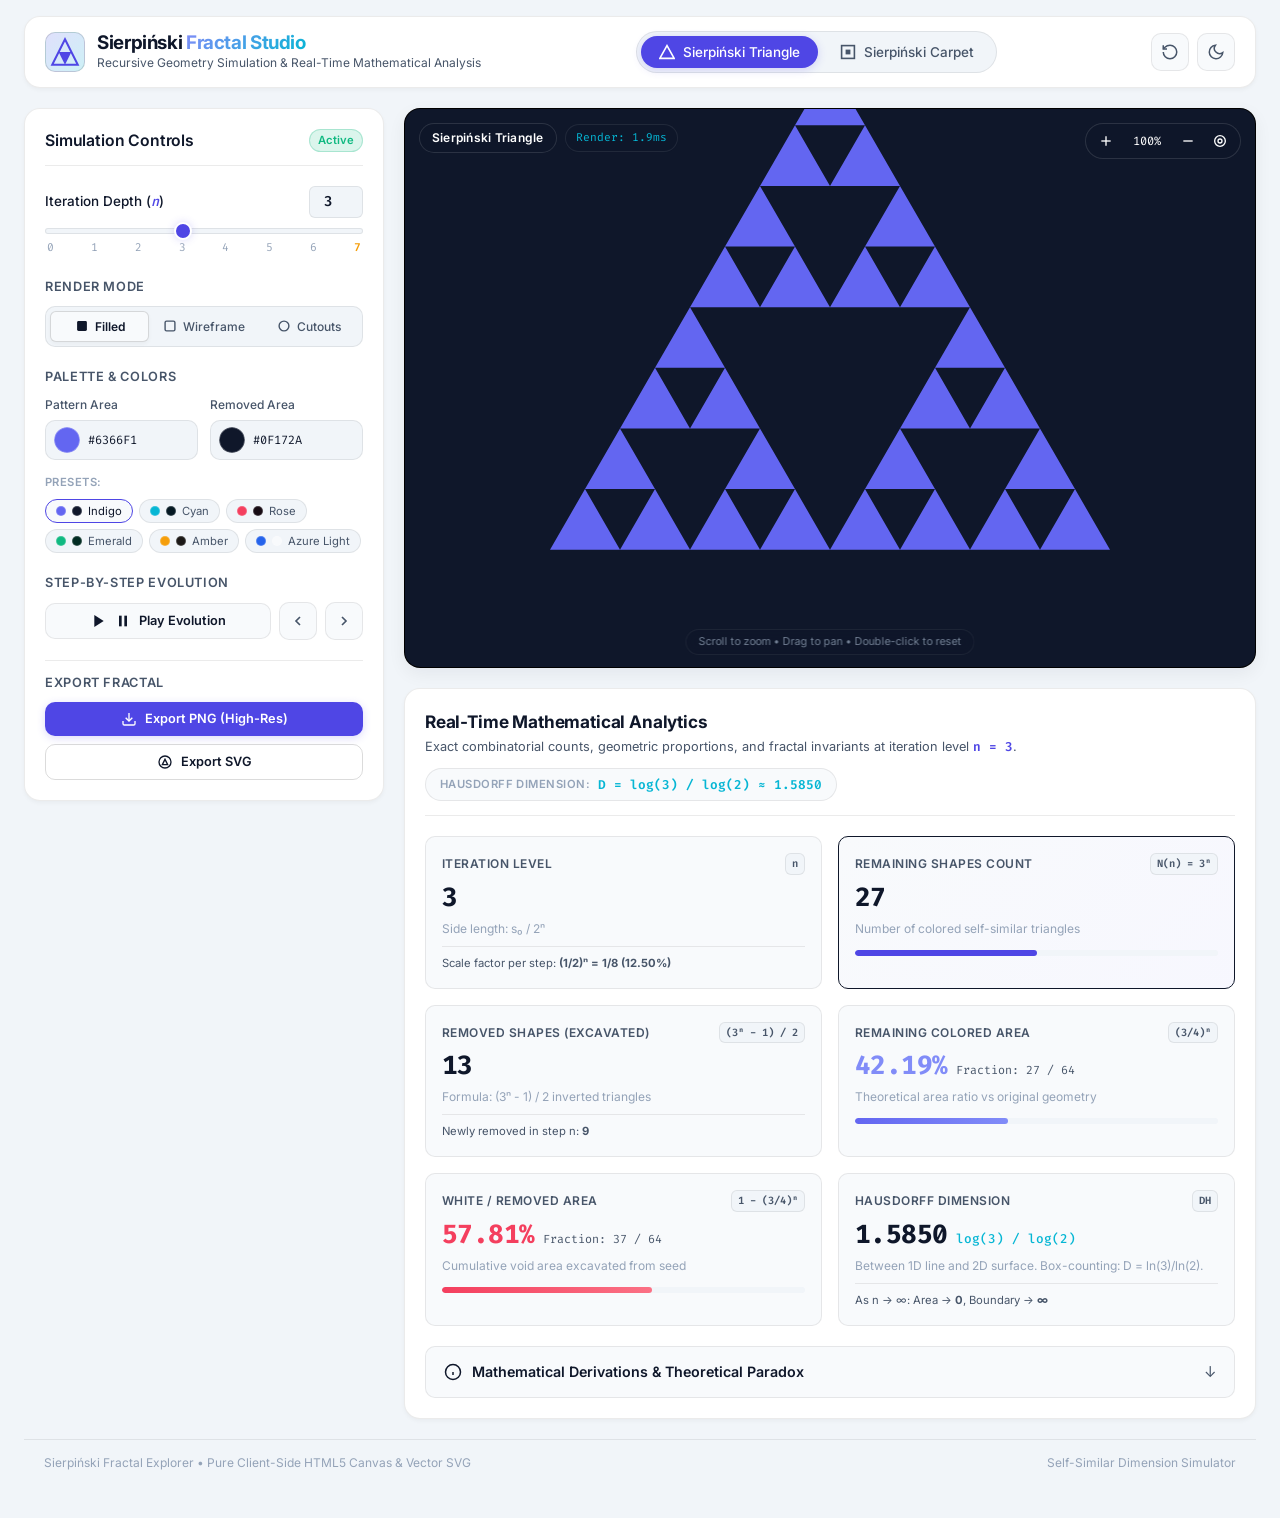
==== standalone.html @ 2ed8ce24 "Initial commit" ====
<!DOCTYPE html>
<html lang="en" data-theme="dark">
<head>
  <meta charset="UTF-8">
  <meta name="viewport" content="width=device-width, initial-scale=1.0">
  <title>Sierpiński Fractal Explorer & Analytical Dashboard</title>
  <meta name="description" content="Simulate, visualize, and mathematically analyze the Sierpiński Triangle and Sierpiński Carpet fractals with real-time analytics.">
  <style>
/* ==========================================================================
   Sierpiński Fractal Explorer - Modern Dashboard Design System
   ========================================================================== */

:root {
  /* Color Tokens - Dark Mode (Default) */
  --bg-app: #080c15;
  --bg-surface: #0f1626;
  --bg-surface-elevated: #162035;
  --bg-surface-hover: #1c2842;
  --bg-input: #151e30;
  
  --border-subtle: rgba(255, 255, 255, 0.08);
  --border-medium: rgba(255, 255, 255, 0.16);
  --border-active: #6366f1;
  
  --text-primary: #f8fafc;
  --text-secondary: #94a3b8;
  --text-muted: #64748b;
  
  --accent-primary: #6366f1;
  --accent-primary-hover: #4f46e5;
  --accent-primary-glow: rgba(99, 102, 241, 0.35);
  
  --accent-cyan: #06b6d4;
  --accent-cyan-glow: rgba(6, 182, 212, 0.25);
  --accent-amber: #f59e0b;
  --accent-amber-glow: rgba(245, 158, 11, 0.25);
  --accent-rose: #f43f5e;
  --accent-emerald: #10b981;
  
  --shadow-sm: 0 2px 4px rgba(0, 0, 0, 0.3);
  --shadow-md: 0 4px 16px rgba(0, 0, 0, 0.4);
  --shadow-lg: 0 8px 32px rgba(0, 0, 0, 0.5);
  --shadow-glow: 0 0 24px var(--accent-primary-glow);
  
  --radius-sm: 6px;
  --radius-md: 10px;
  --radius-lg: 16px;
  --radius-full: 9999px;
  
  --font-sans: 'Inter', -apple-system, BlinkMacSystemFont, 'Segoe UI', Roboto, sans-serif;
  --font-mono: 'Fira Code', ui-monospace, SFMono-Regular, monospace;
  
  --transition-fast: 0.15s ease;
  --transition-normal: 0.25s cubic-bezier(0.16, 1, 0.3, 1);
}

[data-theme="light"] {
  --bg-app: #f1f5f9;
  --bg-surface: #ffffff;
  --bg-surface-elevated: #f8fafc;
  --bg-surface-hover: #e2e8f0;
  --bg-input: #f1f5f9;
  
  --border-subtle: rgba(0, 0, 0, 0.08);
  --border-medium: rgba(0, 0, 0, 0.14);
  --border-active: #4f46e5;
  
  --text-primary: #0f172a;
  --text-secondary: #475569;
  --text-muted: #94a3b8;
  
  --accent-primary: #4f46e5;
  --accent-primary-hover: #4338ca;
  --accent-primary-glow: rgba(79, 70, 229, 0.2);
  
  --shadow-sm: 0 2px 4px rgba(0, 0, 0, 0.04);
  --shadow-md: 0 6px 18px rgba(15, 23, 42, 0.06);
  --shadow-lg: 0 12px 32px rgba(15, 23, 42, 0.08);
  --shadow-glow: 0 0 20px rgba(79, 70, 229, 0.15);
}

/* Base Reset & Typography */
*, *::before, *::after {
  box-sizing: border-box;
  margin: 0;
  padding: 0;
}

html, body {
  min-height: 100%;
  background-color: var(--bg-app);
  color: var(--text-primary);
  font-family: var(--font-sans);
  font-size: 15px;
  line-height: 1.5;
  -webkit-font-smoothing: antialiased;
  -moz-osx-font-smoothing: grayscale;
  transition: background-color var(--transition-normal), color var(--transition-normal);
}

/* App Container Layout */
.app-container {
  max-width: 1600px;
  margin: 0 auto;
  padding: 16px 24px 32px;
  display: flex;
  flex-direction: column;
  min-height: 100vh;
  gap: 20px;
}

/* Header Component */
.app-header {
  display: flex;
  align-items: center;
  justify-content: space-between;
  flex-wrap: wrap;
  gap: 16px;
  padding: 14px 20px;
  background: var(--bg-surface);
  border: 1px solid var(--border-subtle);
  border-radius: var(--radius-lg);
  box-shadow: var(--shadow-sm);
  backdrop-filter: blur(12px);
  position: sticky;
  top: 12px;
  z-index: 100;
}

.brand {
  display: flex;
  align-items: center;
  gap: 12px;
}

.logo-icon {
  display: flex;
  align-items: center;
  justify-content: center;
  width: 40px;
  height: 40px;
  background: linear-gradient(135deg, rgba(99, 102, 241, 0.2), rgba(6, 182, 212, 0.2));
  color: var(--accent-primary);
  border-radius: var(--radius-md);
  border: 1px solid var(--border-medium);
}

.brand-text h1 {
  font-size: 1.25rem;
  font-weight: 700;
  letter-spacing: -0.02em;
  line-height: 1.2;
}

.gradient-text {
  background: linear-gradient(135deg, #818cf8 0%, #06b6d4 100%);
  -webkit-background-clip: text;
  -webkit-text-fill-color: transparent;
}

.subtitle {
  font-size: 0.8rem;
  color: var(--text-secondary);
  font-weight: 400;
}

/* Type Switcher Segmented Control */
.type-switcher-wrapper {
  display: flex;
  justify-content: center;
}

.type-switcher {
  display: inline-flex;
  background: var(--bg-input);
  padding: 4px;
  border-radius: var(--radius-full);
  border: 1px solid var(--border-subtle);
  gap: 4px;
}

.type-btn {
  display: inline-flex;
  align-items: center;
  gap: 8px;
  padding: 8px 18px;
  background: transparent;
  border: none;
  border-radius: var(--radius-full);
  color: var(--text-secondary);
  font-size: 0.9rem;
  font-weight: 500;
  font-family: inherit;
  cursor: pointer;
  transition: all var(--transition-fast);
  white-space: nowrap;
}

.type-btn:hover {
  color: var(--text-primary);
  background: rgba(255, 255, 255, 0.04);
}

.type-btn.active {
  background: var(--accent-primary);
  color: #ffffff;
  box-shadow: 0 2px 10px var(--accent-primary-glow);
}

/* Header Actions */
.header-actions {
  display: flex;
  align-items: center;
  gap: 8px;
}

.icon-btn {
  display: inline-flex;
  align-items: center;
  justify-content: center;
  width: 38px;
  height: 38px;
  background: var(--bg-surface-elevated);
  border: 1px solid var(--border-subtle);
  border-radius: var(--radius-md);
  color: var(--text-secondary);
  cursor: pointer;
  transition: all var(--transition-fast);
}

.icon-btn:hover {
  background: var(--bg-surface-hover);
  color: var(--text-primary);
  border-color: var(--border-medium);
}

/* Theme Toggle Icons */
[data-theme="dark"] .theme-toggle .sun-icon { display: block; }
[data-theme="dark"] .theme-toggle .moon-icon { display: none; }
[data-theme="light"] .theme-toggle .sun-icon { display: none; }
[data-theme="light"] .theme-toggle .moon-icon { display: block; }

/* Dashboard Grid Layout */
.dashboard-grid {
  display: grid;
  grid-template-columns: 360px 1fr;
  grid-template-rows: auto auto;
  gap: 20px;
  grid-template-areas:
    "controls visualizer"
    "controls analytics";
}

/* General Card Styling */
.card {
  background: var(--bg-surface);
  border: 1px solid var(--border-subtle);
  border-radius: var(--radius-lg);
  box-shadow: var(--shadow-sm);
  padding: 20px;
  transition: border-color var(--transition-fast);
}

.card:hover {
  border-color: var(--border-medium);
}

/* ==========================================================================
   Sidebar Controls Panel
   ========================================================================== */
.controls-panel {
  grid-area: controls;
  display: flex;
  flex-direction: column;
  gap: 20px;
  position: sticky;
  top: 92px;
  height: fit-content;
  max-height: calc(100vh - 110px);
  overflow-y: auto;
  scrollbar-width: thin;
  scrollbar-color: var(--border-medium) transparent;
}

.controls-panel::-webkit-scrollbar {
  width: 6px;
}
.controls-panel::-webkit-scrollbar-thumb {
  background: var(--border-medium);
  border-radius: 4px;
}

.panel-section-header {
  display: flex;
  align-items: center;
  justify-content: space-between;
  padding-bottom: 12px;
  border-bottom: 1px solid var(--border-subtle);
}

.panel-section-header h2 {
  font-size: 1.05rem;
  font-weight: 600;
  letter-spacing: -0.01em;
}

.badge {
  font-size: 0.75rem;
  font-weight: 600;
  padding: 2px 8px;
  border-radius: var(--radius-full);
  background: rgba(16, 185, 129, 0.15);
  color: var(--accent-emerald);
  border: 1px solid rgba(16, 185, 129, 0.25);
}

.badge.warning {
  background: rgba(245, 158, 11, 0.15);
  color: var(--accent-amber);
  border-color: rgba(245, 158, 11, 0.3);
}

.control-group {
  display: flex;
  flex-direction: column;
  gap: 10px;
}

.control-label-row {
  display: flex;
  align-items: center;
  justify-content: space-between;
}

.control-label-row label {
  font-size: 0.9rem;
  font-weight: 500;
  color: var(--text-primary);
}

.section-sublabel {
  font-size: 0.85rem;
  font-weight: 600;
  color: var(--text-secondary);
  text-transform: uppercase;
  letter-spacing: 0.05em;
}

.math-sym {
  font-family: var(--font-mono);
  font-style: italic;
  color: var(--accent-primary);
}

/* Numeric input for depth */
.depth-input-container input {
  width: 54px;
  height: 32px;
  text-align: center;
  background: var(--bg-input);
  border: 1px solid var(--border-subtle);
  border-radius: var(--radius-sm);
  color: var(--text-primary);
  font-family: var(--font-mono);
  font-size: 0.95rem;
  font-weight: 600;
  transition: all var(--transition-fast);
}

.depth-input-container input:focus {
  outline: none;
  border-color: var(--accent-primary);
  box-shadow: 0 0 0 2px var(--accent-primary-glow);
}

/* Custom Range Slider */
.slider-wrapper {
  display: flex;
  flex-direction: column;
  gap: 6px;
}

input[type="range"] {
  -webkit-appearance: none;
  appearance: none;
  width: 100%;
  height: 6px;
  border-radius: var(--radius-full);
  background: var(--bg-input);
  outline: none;
  cursor: pointer;
  border: 1px solid var(--border-subtle);
}

input[type="range"]::-webkit-slider-thumb {
  -webkit-appearance: none;
  appearance: none;
  width: 18px;
  height: 18px;
  border-radius: 50%;
  background: var(--accent-primary);
  box-shadow: 0 0 8px var(--accent-primary-glow);
  cursor: pointer;
  border: 2px solid #ffffff;
  transition: transform var(--transition-fast);
}

input[type="range"]::-moz-range-thumb {
  width: 18px;
  height: 18px;
  border-radius: 50%;
  background: var(--accent-primary);
  box-shadow: 0 0 8px var(--accent-primary-glow);
  cursor: pointer;
  border: 2px solid #ffffff;
}

input[type="range"]::-webkit-slider-thumb:hover {
  transform: scale(1.15);
}

.slider-ticks {
  display: flex;
  justify-content: space-between;
  padding: 0 2px;
  font-family: var(--font-mono);
  font-size: 0.75rem;
  color: var(--text-muted);
}

.warning-tick {
  color: var(--accent-amber);
  font-weight: 600;
}

/* Depth Warning Box */
.depth-warning {
  display: flex;
  align-items: flex-start;
  gap: 8px;
  padding: 10px 12px;
  border-radius: var(--radius-md);
  background: rgba(245, 158, 11, 0.12);
  border: 1px solid rgba(245, 158, 11, 0.3);
  color: var(--accent-amber);
  font-size: 0.8rem;
  line-height: 1.4;
  animation: fadeIn 0.2s ease;
}

.depth-warning.hidden {
  display: none;
}

@keyframes fadeIn {
  from { opacity: 0; transform: translateY(-4px); }
  to { opacity: 1; transform: translateY(0); }
}

/* Segmented Control */
.segmented-control {
  display: grid;
  grid-template-columns: 1fr 1fr 1fr;
  background: var(--bg-input);
  padding: 4px;
  border-radius: var(--radius-md);
  border: 1px solid var(--border-subtle);
  gap: 4px;
}

.segment-btn {
  display: inline-flex;
  align-items: center;
  justify-content: center;
  gap: 6px;
  padding: 7px 10px;
  border: none;
  border-radius: var(--radius-sm);
  background: transparent;
  color: var(--text-secondary);
  font-size: 0.8rem;
  font-weight: 500;
  font-family: inherit;
  cursor: pointer;
  transition: all var(--transition-fast);
}

.segment-btn:hover {
  color: var(--text-primary);
  background: rgba(255, 255, 255, 0.05);
}

.segment-btn.active {
  background: var(--bg-surface-elevated);
  color: var(--text-primary);
  font-weight: 600;
  box-shadow: var(--shadow-sm);
  border: 1px solid var(--border-medium);
}

/* Color Pickers */
.color-pickers-grid {
  display: grid;
  grid-template-columns: 1fr 1fr;
  gap: 12px;
}

.color-picker-item {
  display: flex;
  flex-direction: column;
  gap: 6px;
}

.color-label {
  font-size: 0.8rem;
  color: var(--text-secondary);
  font-weight: 500;
}

.color-input-wrapper {
  display: flex;
  align-items: center;
  gap: 8px;
  background: var(--bg-input);
  border: 1px solid var(--border-subtle);
  padding: 6px 8px;
  border-radius: var(--radius-md);
}

.color-input-wrapper input[type="color"] {
  -webkit-appearance: none;
  appearance: none;
  width: 26px;
  height: 26px;
  border: none;
  border-radius: 50%;
  cursor: pointer;
  background: transparent;
  padding: 0;
}

.color-input-wrapper input[type="color"]::-webkit-color-swatch-wrapper {
  padding: 0;
}

.color-input-wrapper input[type="color"]::-webkit-color-swatch {
  border: 1px solid rgba(255, 255, 255, 0.3);
  border-radius: 50%;
}

.color-hex-text {
  font-family: var(--font-mono);
  font-size: 0.8rem;
  color: var(--text-primary);
}

/* Preset Palettes */
.preset-palettes {
  display: flex;
  flex-direction: column;
  gap: 8px;
  margin-top: 4px;
}

.preset-title {
  font-size: 0.75rem;
  color: var(--text-muted);
  font-weight: 600;
  text-transform: uppercase;
  letter-spacing: 0.04em;
}

.preset-chips {
  display: flex;
  flex-wrap: wrap;
  gap: 6px;
}

.preset-chip {
  display: inline-flex;
  align-items: center;
  gap: 6px;
  padding: 4px 10px;
  border-radius: var(--radius-full);
  background: var(--bg-input);
  border: 1px solid var(--border-subtle);
  color: var(--text-secondary);
  font-size: 0.75rem;
  font-family: inherit;
  cursor: pointer;
  transition: all var(--transition-fast);
}

.preset-chip:hover {
  background: var(--bg-surface-elevated);
  color: var(--text-primary);
  border-color: var(--border-medium);
}

.preset-chip.active {
  border-color: var(--accent-primary);
  color: var(--text-primary);
  background: var(--bg-surface-elevated);
}

.swatch {
  width: 10px;
  height: 10px;
  border-radius: 50%;
  display: inline-block;
  border: 1px solid rgba(255, 255, 255, 0.2);
}

/* Animation Controls */
.animation-buttons {
  display: flex;
  align-items: center;
  gap: 8px;
}

.btn {
  display: inline-flex;
  align-items: center;
  justify-content: center;
  gap: 8px;
  padding: 9px 14px;
  border-radius: var(--radius-md);
  font-size: 0.85rem;
  font-weight: 600;
  font-family: inherit;
  cursor: pointer;
  transition: all var(--transition-fast);
  border: none;
}

.btn-primary {
  background: var(--accent-primary);
  color: #ffffff;
  box-shadow: 0 2px 8px var(--accent-primary-glow);
}

.btn-primary:hover {
  background: var(--accent-primary-hover);
  transform: translateY(-1px);
}

.btn-secondary {
  flex: 1;
  background: var(--bg-surface-elevated);
  border: 1px solid var(--border-subtle);
  color: var(--text-primary);
}

.btn-secondary:hover {
  background: var(--bg-surface-hover);
  border-color: var(--border-medium);
}

.btn-outline {
  background: transparent;
  border: 1px solid var(--border-medium);
  color: var(--text-primary);
}

.btn-outline:hover {
  background: var(--bg-surface-elevated);
  border-color: var(--text-secondary);
}

.btn-icon-only {
  width: 38px;
  height: 38px;
  padding: 0;
  background: var(--bg-surface-elevated);
  border: 1px solid var(--border-subtle);
  color: var(--text-secondary);
  border-radius: var(--radius-md);
}

.btn-icon-only:hover {
  color: var(--text-primary);
  background: var(--bg-surface-hover);
  border-color: var(--border-medium);
}

/* Export Section */
.export-section {
  padding-top: 12px;
  border-top: 1px solid var(--border-subtle);
}

.export-buttons-grid {
  display: flex;
  flex-direction: column;
  gap: 8px;
}

/* ==========================================================================
   Visualizer Canvas Area
   ========================================================================== */
.visualizer-container {
  grid-area: visualizer;
  position: relative;
  min-height: 520px;
  height: 560px;
  padding: 0;
  overflow: hidden;
  display: flex;
  background: #000000;
  border-radius: var(--radius-lg);
  box-shadow: var(--shadow-md);
}

.canvas-viewport {
  position: relative;
  width: 100%;
  height: 100%;
  display: flex;
  align-items: center;
  justify-content: center;
  cursor: grab;
  user-select: none;
}

.canvas-viewport:active {
  cursor: grabbing;
}

#fractalCanvas {
  display: block;
  width: 100%;
  height: 100%;
  touch-action: none;
}

/* Canvas Floating HUD Overlays */
.canvas-hud {
  position: absolute;
  z-index: 10;
  display: flex;
  align-items: center;
  gap: 8px;
  pointer-events: none;
}

.canvas-hud > * {
  pointer-events: auto;
}

.canvas-hud.top-left {
  top: 14px;
  left: 14px;
}

.canvas-hud.top-right {
  top: 14px;
  right: 14px;
}

.hud-tag {
  background: rgba(15, 23, 42, 0.85);
  backdrop-filter: blur(8px);
  padding: 5px 12px;
  border-radius: var(--radius-full);
  border: 1px solid rgba(255, 255, 255, 0.12);
  color: #ffffff;
  font-size: 0.8rem;
  font-weight: 600;
  letter-spacing: 0.02em;
}

.hud-metric {
  background: rgba(15, 23, 42, 0.75);
  backdrop-filter: blur(8px);
  padding: 5px 10px;
  border-radius: var(--radius-full);
  border: 1px solid rgba(255, 255, 255, 0.08);
  color: var(--accent-cyan);
  font-family: var(--font-mono);
  font-size: 0.75rem;
}

.zoom-controls {
  display: flex;
  align-items: center;
  background: rgba(15, 23, 42, 0.85);
  backdrop-filter: blur(8px);
  border: 1px solid rgba(255, 255, 255, 0.12);
  border-radius: var(--radius-full);
  padding: 3px 6px;
  gap: 4px;
}

.hud-btn {
  width: 28px;
  height: 28px;
  background: transparent;
  border: none;
  color: #ffffff;
  border-radius: 50%;
  display: inline-flex;
  align-items: center;
  justify-content: center;
  cursor: pointer;
  transition: all var(--transition-fast);
}

.hud-btn:hover {
  background: rgba(255, 255, 255, 0.15);
}

.zoom-level-text {
  font-family: var(--font-mono);
  font-size: 0.8rem;
  color: #ffffff;
  padding: 0 6px;
  min-width: 46px;
  text-align: center;
}

.canvas-hint {
  position: absolute;
  bottom: 12px;
  left: 50%;
  transform: translateX(-50%);
  background: rgba(15, 23, 42, 0.75);
  backdrop-filter: blur(6px);
  border: 1px solid rgba(255, 255, 255, 0.08);
  padding: 4px 12px;
  border-radius: var(--radius-full);
  font-size: 0.72rem;
  color: #94a3b8;
  pointer-events: none;
  opacity: 0.75;
  transition: opacity var(--transition-fast);
}

.canvas-viewport:hover .canvas-hint {
  opacity: 1;
}

/* ==========================================================================
   Analytical Dashboard & Metric Cards
   ========================================================================== */
.analytics-container {
  grid-area: analytics;
  display: flex;
  flex-direction: column;
  gap: 20px;
}

.analytics-header {
  display: flex;
  align-items: center;
  justify-content: space-between;
  flex-wrap: wrap;
  gap: 12px;
  padding-bottom: 14px;
  border-bottom: 1px solid var(--border-subtle);
}

.analytics-title h2 {
  font-size: 1.15rem;
  font-weight: 700;
  letter-spacing: -0.01em;
}

.analytics-title p {
  font-size: 0.85rem;
  color: var(--text-secondary);
  margin-top: 2px;
}

.math-highlight {
  font-family: var(--font-mono);
  color: var(--accent-primary);
  font-weight: 600;
}

.fractal-formula-pill {
  display: inline-flex;
  align-items: center;
  gap: 8px;
  background: var(--bg-surface-elevated);
  border: 1px solid var(--border-subtle);
  padding: 6px 14px;
  border-radius: var(--radius-full);
}

.pill-label {
  font-size: 0.75rem;
  text-transform: uppercase;
  color: var(--text-muted);
  font-weight: 600;
  letter-spacing: 0.04em;
}

.pill-val {
  font-family: var(--font-mono);
  font-size: 0.85rem;
  font-weight: 600;
  color: var(--accent-cyan);
}

/* 6-Card Metric Grid */
.metrics-grid {
  display: grid;
  grid-template-columns: repeat(auto-fit, minmax(260px, 1fr));
  gap: 16px;
}

.metric-card {
  background: var(--bg-surface-elevated);
  border: 1px solid var(--border-subtle);
  border-radius: var(--radius-md);
  padding: 16px;
  display: flex;
  flex-direction: column;
  gap: 8px;
  transition: transform var(--transition-fast), border-color var(--transition-fast), box-shadow var(--transition-fast);
}

.metric-card:hover {
  transform: translateY(-2px);
  border-color: var(--border-medium);
  box-shadow: var(--shadow-sm);
}

.metric-card.highlight {
  border-color: var(--border-accent);
  background: linear-gradient(135deg, var(--bg-surface-elevated) 0%, rgba(99, 102, 241, 0.05) 100%);
}

.metric-card-header {
  display: flex;
  align-items: center;
  justify-content: space-between;
}

.metric-label {
  font-size: 0.8rem;
  font-weight: 600;
  text-transform: uppercase;
  letter-spacing: 0.04em;
  color: var(--text-secondary);
}

.metric-badge {
  font-family: var(--font-mono);
  font-size: 0.7rem;
  font-weight: 600;
  padding: 2px 6px;
  border-radius: var(--radius-sm);
  background: var(--bg-input);
  color: var(--text-secondary);
  border: 1px solid var(--border-subtle);
}

.metric-value-container {
  display: flex;
  align-items: baseline;
  flex-wrap: wrap;
  gap: 8px;
}

.metric-value {
  font-family: var(--font-mono);
  font-size: 1.75rem;
  font-weight: 700;
  line-height: 1.1;
  color: var(--text-primary);
  letter-spacing: -0.02em;
}

.metric-value.accent-colored {
  color: #818cf8;
}

.metric-value.accent-removed {
  color: var(--accent-rose);
}

.metric-sci {
  font-family: var(--font-mono);
  font-size: 0.85rem;
  color: var(--accent-cyan);
  font-weight: 500;
}

.metric-fraction {
  font-family: var(--font-mono);
  font-size: 0.78rem;
  color: var(--text-secondary);
}

.metric-formula {
  font-size: 0.8rem;
  color: var(--text-muted);
}

.metric-footer {
  margin-top: auto;
  padding-top: 8px;
  border-top: 1px solid var(--border-subtle);
  font-size: 0.75rem;
  color: var(--text-secondary);
}

.metric-progress-bar {
  width: 100%;
  height: 6px;
  background: var(--bg-input);
  border-radius: var(--radius-full);
  overflow: hidden;
  margin-top: 4px;
}

.metric-progress-fill {
  height: 100%;
  background: var(--accent-primary);
  border-radius: var(--radius-full);
  transition: width 0.3s cubic-bezier(0.16, 1, 0.3, 1);
}

.metric-progress-fill.colored {
  background: linear-gradient(90deg, #6366f1, #818cf8);
}

.metric-progress-fill.removed {
  background: linear-gradient(90deg, #f43f5e, #fb7185);
}

/* Mathematical Explainer Accordion */
.math-explainer-card details {
  background: var(--bg-surface-elevated);
  border: 1px solid var(--border-subtle);
  border-radius: var(--radius-md);
  padding: 14px 18px;
  transition: all var(--transition-fast);
}

.math-explainer-card details[open] {
  border-color: var(--border-medium);
}

.math-explainer-card summary {
  list-style: none;
  display: flex;
  align-items: center;
  justify-content: space-between;
  cursor: pointer;
  user-select: none;
}

.math-explainer-card summary::-webkit-details-marker {
  display: none;
}

.explainer-title {
  display: flex;
  align-items: center;
  gap: 10px;
  font-size: 0.95rem;
  font-weight: 600;
  color: var(--text-primary);
}

.summary-arrow {
  font-size: 1rem;
  color: var(--text-secondary);
  transition: transform var(--transition-fast);
}

details[open] .summary-arrow {
  transform: rotate(180deg);
}

.explainer-content {
  margin-top: 16px;
  padding-top: 14px;
  border-top: 1px solid var(--border-subtle);
  font-size: 0.88rem;
  color: var(--text-secondary);
  line-height: 1.65;
  display: flex;
  flex-direction: column;
  gap: 14px;
}

.explainer-table {
  width: 100%;
  border-collapse: collapse;
  font-size: 0.82rem;
  margin-top: 8px;
}

.explainer-table th, .explainer-table td {
  padding: 8px 12px;
  text-align: left;
  border-bottom: 1px solid var(--border-subtle);
}

.explainer-table th {
  color: var(--text-primary);
  font-weight: 600;
  background: var(--bg-input);
}

.explainer-table td {
  font-family: var(--font-mono);
}

.code-inline {
  background: var(--bg-input);
  border: 1px solid var(--border-subtle);
  padding: 2px 6px;
  border-radius: 4px;
  font-family: var(--font-mono);
  font-size: 0.85em;
  color: var(--accent-cyan);
}

/* Footer */
.app-footer {
  margin-top: auto;
  padding: 14px 20px;
  border-top: 1px solid var(--border-subtle);
  font-size: 0.8rem;
  color: var(--text-muted);
}

.footer-inner {
  display: flex;
  align-items: center;
  justify-content: space-between;
  flex-wrap: wrap;
  gap: 8px;
}

/* ==========================================================================
   Responsive Breakpoints
   ========================================================================== */
@media (max-width: 1100px) {
  .dashboard-grid {
    grid-template-columns: 1fr;
    grid-template-areas:
      "visualizer"
      "controls"
      "analytics";
  }

  .controls-panel {
    position: static;
    max-height: none;
  }

  .visualizer-container {
    height: 480px;
  }
}

@media (max-width: 768px) {
  .app-container {
    padding: 10px 12px 24px;
  }

  .app-header {
    flex-direction: column;
    align-items: stretch;
  }

  .type-switcher-wrapper {
    width: 100%;
  }

  .type-switcher {
    width: 100%;
  }

  .type-btn {
    flex: 1;
    justify-content: center;
  }

  .visualizer-container {
    height: 380px;
  }

  .metrics-grid {
    grid-template-columns: 1fr;
  }
}

</style>
  <link rel="preconnect" href="https://fonts.googleapis.com">
  <link rel="preconnect" href="https://fonts.gstatic.com" crossorigin>
  <link href="https://fonts.googleapis.com/css2?family=Fira+Code:wght@400;500;600&family=Inter:wght@300;400;500;600;700&display=swap" rel="stylesheet">
</head>
<body>
  <div class="app-container">
    <!-- TOP HEADER -->
    <header class="app-header">
      <div class="brand">
        <div class="logo-icon" aria-hidden="true">
          <svg viewBox="0 0 40 40" width="32" height="32">
            <polygon points="20,4 36,36 4,36" fill="none" stroke="currentColor" stroke-width="2.5"/>
            <polygon points="20,36 28,20 12,20" fill="currentColor"/>
          </svg>
        </div>
        <div class="brand-text">
          <h1>Sierpiński <span class="gradient-text">Fractal Studio</span></h1>
          <p class="subtitle">Recursive Geometry Simulation &amp; Real-Time Mathematical Analysis</p>
        </div>
      </div>

      <!-- FRACTAL TYPE SWITCHER -->
      <div class="type-switcher-wrapper">
        <div class="type-switcher" role="radiogroup" aria-label="Select Fractal Type">
          <button type="button" id="btnTypeTriangle" class="type-btn active" role="radio" aria-checked="true" data-type="triangle">
            <svg viewBox="0 0 20 20" width="16" height="16" aria-hidden="true">
              <polygon points="10,2 19,18 1,18" fill="none" stroke="currentColor" stroke-width="2"/>
            </svg>
            <span>Sierpiński Triangle</span>
          </button>
          <button type="button" id="btnTypeCarpet" class="type-btn" role="radio" aria-checked="false" data-type="carpet">
            <svg viewBox="0 0 20 20" width="16" height="16" aria-hidden="true">
              <rect x="2" y="2" width="16" height="16" fill="none" stroke="currentColor" stroke-width="2"/>
              <rect x="7" y="7" width="6" height="6" fill="currentColor"/>
            </svg>
            <span>Sierpiński Carpet</span>
          </button>
        </div>
      </div>

      <!-- HEADER ACTIONS -->
      <div class="header-actions">
        <button type="button" id="btnResetView" class="icon-btn" title="Reset Pan & Zoom (Home View)" aria-label="Reset View">
          <svg viewBox="0 0 24 24" width="18" height="18" fill="none" stroke="currentColor" stroke-width="2">
            <path d="M3 12a9 9 0 1 0 9-9 9.75 9.75 0 0 0-6.74 2.74L3 8"/>
            <path d="M3 3v5h5"/>
          </svg>
        </button>
        <button type="button" id="btnThemeToggle" class="icon-btn theme-toggle" title="Toggle Light / Dark Theme" aria-label="Toggle Theme">
          <svg class="sun-icon" viewBox="0 0 24 24" width="18" height="18" fill="none" stroke="currentColor" stroke-width="2">
            <circle cx="12" cy="12" r="5"/>
            <line x1="12" y1="1" x2="12" y2="3"/>
            <line x1="12" y1="21" x2="12" y2="23"/>
            <line x1="4.22" y1="4.22" x2="5.64" y2="5.64"/>
            <line x1="18.36" y1="18.36" x2="19.78" y2="19.78"/>
            <line x1="1" y1="12" x2="3" y2="12"/>
            <line x1="21" y1="12" x2="23" y2="12"/>
            <line x1="4.22" y1="19.78" x2="5.64" y2="18.36"/>
            <line x1="18.36" y1="5.64" x2="19.78" y2="4.22"/>
          </svg>
          <svg class="moon-icon" viewBox="0 0 24 24" width="18" height="18" fill="none" stroke="currentColor" stroke-width="2">
            <path d="M21 12.79A9 9 0 1 1 11.21 3 7 7 0 0 0 21 12.79z"/>
          </svg>
        </button>
      </div>
    </header>

    <!-- MAIN DASHBOARD CONTENT -->
    <main class="dashboard-grid">
      <!-- SIDEBAR CONTROLS -->
      <aside class="controls-panel card">
        <div class="panel-section-header">
          <h2>Simulation Controls</h2>
          <span class="badge" id="badgeComplexity">Active</span>
        </div>

        <!-- ITERATION DEPTH -->
        <div class="control-group">
          <div class="control-label-row">
            <label for="sliderDepth">
              Iteration Depth (<span class="math-sym">n</span>)
            </label>
            <div class="depth-input-container">
              <input type="number" id="inputDepth" min="0" max="7" value="3" aria-label="Iteration depth numeric input">
            </div>
          </div>
          <div class="slider-wrapper">
            <input type="range" id="sliderDepth" min="0" max="7" step="1" value="3" aria-label="Iteration depth slider">
            <div class="slider-ticks">
              <span>0</span>
              <span>1</span>
              <span>2</span>
              <span>3</span>
              <span>4</span>
              <span>5</span>
              <span>6</span>
              <span class="warning-tick">7</span>
            </div>
          </div>
          <!-- Warning banner for n >= 6 -->
          <div id="depthWarning" class="depth-warning hidden" role="alert">
            <svg viewBox="0 0 20 20" width="16" height="16" fill="currentColor">
              <path fill-rule="evenodd" d="M8.485 2.495c.673-1.167 2.357-1.167 3.03 0l6.28 10.875c.673 1.167-.17 2.625-1.516 2.625H3.72c-1.347 0-2.189-1.458-1.515-2.625L8.485 2.495zM10 5a.75.75 0 01.75.75v3.5a.75.75 0 01-1.5 0v-3.5A.75.75 0 0110 5zm0 9a1 1 0 100-2 1 1 0 000 2z" clip-rule="evenodd"/>
            </svg>
            <span id="depthWarningText"><strong>High Complexity Notice:</strong> Rendering up to millions of sub-elements. Hardware acceleration active.</span>
          </div>
        </div>

        <!-- RENDER STYLE TOGGLE -->
        <div class="control-group">
          <label class="section-sublabel">Render Mode</label>
          <div class="segmented-control" role="radiogroup" aria-label="Render Mode">
            <button type="button" class="segment-btn active" id="btnModeFilled" role="radio" aria-checked="true" data-mode="filled">
              <svg viewBox="0 0 20 20" width="14" height="14" fill="currentColor"><rect x="3" y="3" width="14" height="14" rx="2"/></svg>
              Filled
            </button>
            <button type="button" class="segment-btn" id="btnModeWireframe" role="radio" aria-checked="false" data-mode="wireframe">
              <svg viewBox="0 0 20 20" width="14" height="14" fill="none" stroke="currentColor" stroke-width="2"><rect x="3" y="3" width="14" height="14" rx="2"/></svg>
              Wireframe
            </button>
            <button type="button" class="segment-btn" id="btnModeCutouts" role="radio" aria-checked="false" data-mode="cutouts" title="Emphasize removed central voids">
              <svg viewBox="0 0 20 20" width="14" height="14" fill="none" stroke="currentColor" stroke-width="2"><circle cx="10" cy="10" r="7"/></svg>
              Cutouts
            </button>
          </div>
        </div>

        <!-- COLOR PICKERS -->
        <div class="control-group">
          <label class="section-sublabel">Palette &amp; Colors</label>
          <div class="color-pickers-grid">
            <div class="color-picker-item">
              <span class="color-label">Pattern Area</span>
              <div class="color-input-wrapper">
                <input type="color" id="colorPattern" value="#6366f1" aria-label="Pattern color">
                <span class="color-hex-text" id="colorPatternHex">#6366F1</span>
              </div>
            </div>
            <div class="color-picker-item">
              <span class="color-label">Removed Area</span>
              <div class="color-input-wrapper">
                <input type="color" id="colorBackground" value="#0f172a" aria-label="Background / Removed area color">
                <span class="color-hex-text" id="colorBackgroundHex">#0F172A</span>
              </div>
            </div>
          </div>

          <!-- Color presets -->
          <div class="preset-palettes">
            <span class="preset-title">Presets:</span>
            <div class="preset-chips">
              <button type="button" class="preset-chip active" data-pattern="#6366f1" data-bg="#0f172a" title="Indigo & Dark Slate">
                <span class="swatch" style="background:#6366f1;"></span>
                <span class="swatch" style="background:#0f172a;"></span>
                <span>Indigo</span>
              </button>
              <button type="button" class="preset-chip" data-pattern="#06b6d4" data-bg="#051923" title="Electric Cyan & Abyss">
                <span class="swatch" style="background:#06b6d4;"></span>
                <span class="swatch" style="background:#051923;"></span>
                <span>Cyan</span>
              </button>
              <button type="button" class="preset-chip" data-pattern="#f43f5e" data-bg="#180c14" title="Sunset Rose & Crimson Void">
                <span class="swatch" style="background:#f43f5e;"></span>
                <span class="swatch" style="background:#180c14;"></span>
                <span>Rose</span>
              </button>
              <button type="button" class="preset-chip" data-pattern="#10b981" data-bg="#022c22" title="Emerald Matrix">
                <span class="swatch" style="background:#10b981;"></span>
                <span class="swatch" style="background:#022c22;"></span>
                <span>Emerald</span>
              </button>
              <button type="button" class="preset-chip" data-pattern="#f59e0b" data-bg="#1c1917" title="Amber Gold">
                <span class="swatch" style="background:#f59e0b;"></span>
                <span class="swatch" style="background:#1c1917;"></span>
                <span>Amber</span>
              </button>
              <button type="button" class="preset-chip" data-pattern="#2563eb" data-bg="#f8fafc" title="Azure & Clean White">
                <span class="swatch" style="background:#2563eb;"></span>
                <span class="swatch" style="background:#f8fafc;"></span>
                <span>Azure Light</span>
              </button>
            </div>
          </div>
        </div>

        <!-- PROGRESSIVE ANIMATION PLAYBACK -->
        <div class="control-group">
          <label class="section-sublabel">Step-by-Step Evolution</label>
          <div class="animation-buttons">
            <button type="button" id="btnPlayAnimation" class="btn btn-secondary" title="Play progressive iterations from 0 to current depth">
              <svg id="iconPlay" viewBox="0 0 24 24" width="16" height="16" fill="currentColor">
                <polygon points="5 3 19 12 5 21 5 3"/>
              </svg>
              <svg id="iconPause" class="hidden" viewBox="0 0 24 24" width="16" height="16" fill="currentColor">
                <rect x="6" y="4" width="4" height="16"/>
                <rect x="14" y="4" width="4" height="16"/>
              </svg>
              <span id="labelPlay">Play Evolution</span>
            </button>
            <button type="button" id="btnStepPrev" class="btn btn-icon-only" title="Previous depth (n - 1)" aria-label="Previous step">
              <svg viewBox="0 0 24 24" width="16" height="16" fill="none" stroke="currentColor" stroke-width="2.5"><polyline points="15 18 9 12 15 6"/></svg>
            </button>
            <button type="button" id="btnStepNext" class="btn btn-icon-only" title="Next depth (n + 1)" aria-label="Next step">
              <svg viewBox="0 0 24 24" width="16" height="16" fill="none" stroke="currentColor" stroke-width="2.5"><polyline points="9 18 15 12 9 6"/></svg>
            </button>
          </div>
        </div>

        <!-- EXPORT ACTIONS -->
        <div class="control-group export-section">
          <label class="section-sublabel">Export Fractal</label>
          <div class="export-buttons-grid">
            <button type="button" id="btnExportPNG" class="btn btn-primary">
              <svg viewBox="0 0 24 24" width="16" height="16" fill="none" stroke="currentColor" stroke-width="2">
                <path d="M21 15v4a2 2 0 0 1-2 2H5a2 2 0 0 1-2-2v-4"/>
                <polyline points="7 10 12 15 17 10"/>
                <line x1="12" y1="15" x2="12" y2="3"/>
              </svg>
              <span>Export PNG (High-Res)</span>
            </button>
            <button type="button" id="btnExportSVG" class="btn btn-outline" title="Export as scalable vector graphic">
              <svg viewBox="0 0 24 24" width="16" height="16" fill="none" stroke="currentColor" stroke-width="2">
                <circle cx="12" cy="12" r="9"/>
                <polygon points="12 8 16 16 8 16"/>
              </svg>
              <span>Export SVG</span>
            </button>
          </div>
        </div>
      </aside>

      <!-- VISUALIZER CANVAS AREA -->
      <section class="visualizer-container card" aria-label="Fractal Visualizer">
        <!-- Floating HUD Overlays -->
        <div class="canvas-hud top-left">
          <span class="hud-tag" id="hudFractalName">Sierpiński Triangle</span>
          <span class="hud-metric" id="hudRenderTime">Render: 0ms</span>
        </div>

        <div class="canvas-hud top-right">
          <div class="zoom-controls">
            <button type="button" id="btnZoomIn" class="hud-btn" title="Zoom In (+)" aria-label="Zoom In">
              <svg viewBox="0 0 24 24" width="16" height="16" fill="none" stroke="currentColor" stroke-width="2"><line x1="12" y1="5" x2="12" y2="19"/><line x1="5" y1="12" x2="19" y2="12"/></svg>
            </button>
            <span class="zoom-level-text" id="hudZoomText">100%</span>
            <button type="button" id="btnZoomOut" class="hud-btn" title="Zoom Out (-)" aria-label="Zoom Out">
              <svg viewBox="0 0 24 24" width="16" height="16" fill="none" stroke="currentColor" stroke-width="2"><line x1="5" y1="12" x2="19" y2="12"/></svg>
            </button>
            <button type="button" id="btnRecenter" class="hud-btn" title="Recenter View" aria-label="Recenter">
              <svg viewBox="0 0 24 24" width="16" height="16" fill="none" stroke="currentColor" stroke-width="2"><circle cx="12" cy="12" r="3"/><circle cx="12" cy="12" r="8"/></svg>
            </button>
          </div>
        </div>

        <!-- Interactive Canvas -->
        <div class="canvas-viewport" id="canvasViewport">
          <canvas id="fractalCanvas" width="800" height="800"></canvas>
          <div class="canvas-hint" id="canvasHint">
            <span>Scroll to zoom &bull; Drag to pan &bull; Double-click to reset</span>
          </div>
        </div>
      </section>

      <!-- ANALYTICAL DASHBOARD METRIC CARDS -->
      <section class="analytics-container card" aria-label="Analytical Dashboard">
        <div class="analytics-header">
          <div class="analytics-title">
            <h2>Real-Time Mathematical Analytics</h2>
            <p>Exact combinatorial counts, geometric proportions, and fractal invariants at iteration level <span class="math-highlight" id="lblCurrentN">n = 3</span>.</p>
          </div>
          <div class="fractal-formula-pill" id="pillDimensionFormula">
            <span class="pill-label">Hausdorff Dimension:</span>
            <span class="pill-val" id="valHausdorffSummary">D = log(3) / log(2) ≈ 1.5850</span>
          </div>
        </div>

        <div class="metrics-grid">
          <!-- CARD 1: Iteration Depth -->
          <div class="metric-card">
            <div class="metric-card-header">
              <span class="metric-label">Iteration Level</span>
              <span class="metric-badge">n</span>
            </div>
            <div class="metric-value" id="metricDepth">3</div>
            <div class="metric-formula" id="metricDepthFormula">Base recursion level</div>
            <div class="metric-footer">
              <span class="subtext">Scale factor per step: <strong id="metricScaleFactor">1/2 (50%)</strong></span>
            </div>
          </div>

          <!-- CARD 2: Remaining Shapes Count -->
          <div class="metric-card highlight">
            <div class="metric-card-header">
              <span class="metric-label">Remaining Shapes Count</span>
              <span class="metric-badge" id="badgeRemainingFormula">N(n) = 3ⁿ</span>
            </div>
            <div class="metric-value-container">
              <div class="metric-value" id="metricRemainingCount">27</div>
              <div class="metric-sci" id="metricRemainingSci"></div>
            </div>
            <div class="metric-formula" id="metricRemainingDesc">Number of colored self-similar copies</div>
            <div class="metric-progress-bar">
              <div class="metric-progress-fill" id="progressRemaining"></div>
            </div>
          </div>

          <!-- CARD 3: Removed Shapes Count -->
          <div class="metric-card">
            <div class="metric-card-header">
              <span class="metric-label">Removed Shapes (Excavated)</span>
              <span class="metric-badge" id="badgeRemovedFormula">Cumulative</span>
            </div>
            <div class="metric-value-container">
              <div class="metric-value" id="metricRemovedCumulative">13</div>
              <div class="metric-sci" id="metricRemovedSci"></div>
            </div>
            <div class="metric-formula" id="metricRemovedFormula">Formula: (3ⁿ - 1) / 2</div>
            <div class="metric-footer">
              <span class="subtext">Newly removed in step n: <strong id="metricRemovedStep">9</strong></span>
            </div>
          </div>

          <!-- CARD 4: Colored Area -->
          <div class="metric-card">
            <div class="metric-card-header">
              <span class="metric-label">Remaining Colored Area</span>
              <span class="metric-badge" id="badgeColoredAreaFormula">(3/4)ⁿ</span>
            </div>
            <div class="metric-value-container">
              <div class="metric-value accent-colored" id="metricColoredPct">42.19%</div>
              <div class="metric-fraction" id="metricColoredFraction">Fraction: 27 / 64</div>
            </div>
            <div class="metric-formula">Theoretical area ratio vs original geometry</div>
            <div class="metric-progress-bar">
              <div class="metric-progress-fill colored" id="progressColoredArea" style="width: 42.19%;"></div>
            </div>
          </div>

          <!-- CARD 5: Removed / White Area -->
          <div class="metric-card">
            <div class="metric-card-header">
              <span class="metric-label">White / Removed Area</span>
              <span class="metric-badge" id="badgeRemovedAreaFormula">1 - (3/4)ⁿ</span>
            </div>
            <div class="metric-value-container">
              <div class="metric-value accent-removed" id="metricRemovedPct">57.81%</div>
              <div class="metric-fraction" id="metricRemovedFraction">Fraction: 37 / 64</div>
            </div>
            <div class="metric-formula">Cumulative void area excavated from seed</div>
            <div class="metric-progress-bar">
              <div class="metric-progress-fill removed" id="progressRemovedArea" style="width: 57.81%;"></div>
            </div>
          </div>

          <!-- CARD 6: Hausdorff Dimension & Fractal Paradox -->
          <div class="metric-card">
            <div class="metric-card-header">
              <span class="metric-label">Hausdorff Dimension</span>
              <span class="metric-badge">DH</span>
            </div>
            <div class="metric-value-container">
              <div class="metric-value" id="metricDimension">1.5850</div>
              <div class="metric-sci" id="metricDimensionFormula">log(3) / log(2)</div>
            </div>
            <div class="metric-formula" id="metricDimensionDetail">
              Fractional dimension strictly between 1D and 2D.
            </div>
            <div class="metric-footer">
              <span class="subtext">As n &rarr; &infin;: Area &rarr; <strong>0</strong>, Boundary &rarr; <strong>&infin;</strong></span>
            </div>
          </div>
        </div>

        <!-- MATHEMATICAL DEEP DIVE EXPANDER -->
        <div class="math-explainer-card">
          <details id="detailsMath">
            <summary>
              <span class="explainer-title">
                <svg viewBox="0 0 24 24" width="18" height="18" fill="none" stroke="currentColor" stroke-width="2">
                  <circle cx="12" cy="12" r="10"/>
                  <line x1="12" y1="16" x2="12" y2="12"/>
                  <line x1="12" y1="8" x2="12.01" y2="8"/>
                </svg>
                Mathematical Derivations &amp; Theoretical Paradox
              </span>
              <span class="summary-arrow">&darr;</span>
            </summary>
            <div class="explainer-content" id="explainerContent">
              <!-- Dynamically populated based on active fractal -->
            </div>
          </details>
        </div>
      </section>
    </main>

    <!-- FOOTER -->
    <footer class="app-footer">
      <div class="footer-inner">
        <span>Sierpiński Fractal Explorer &bull; Pure Client-Side HTML5 Canvas &amp; Vector SVG</span>
        <span class="footer-links">
          <span>Self-Similar Dimension Simulator</span>
        </span>
      </div>
    </footer>
  </div>

  <script>
/**
 * ============================================================================
 * Sierpiński Fractal Studio & Analytical Dashboard
 * ============================================================================
 * Pure client-side simulation, interactive canvas with pan/zoom,
 * analytical combinatorial metrics, and high-res PNG/SVG export.
 */

(() => {
  'use strict';

  // --- State Configuration ---
  const state = {
    type: 'triangle',          // 'triangle' | 'carpet'
    depth: 3,                  // 0 to 7
    mode: 'filled',            // 'filled' | 'wireframe' | 'cutouts'
    patternColor: '#6366f1',
    backgroundColor: '#0f172a',
    camera: {
      x: 0,
      y: 0,
      zoom: 1
    },
    isDragging: false,
    dragStart: { x: 0, y: 0 },
    cameraStart: { x: 0, y: 0 },
    animationTimer: null,
    isPlaying: false
  };

  // --- DOM Elements Cache ---
  const dom = {
    // Type buttons
    btnTypeTriangle: document.getElementById('btnTypeTriangle'),
    btnTypeCarpet: document.getElementById('btnTypeCarpet'),

    // View & Theme
    btnResetView: document.getElementById('btnResetView'),
    btnThemeToggle: document.getElementById('btnThemeToggle'),
    hudFractalName: document.getElementById('hudFractalName'),
    hudRenderTime: document.getElementById('hudRenderTime'),
    hudZoomText: document.getElementById('hudZoomText'),
    btnZoomIn: document.getElementById('btnZoomIn'),
    btnZoomOut: document.getElementById('btnZoomOut'),
    btnRecenter: document.getElementById('btnRecenter'),

    // Controls
    sliderDepth: document.getElementById('sliderDepth'),
    inputDepth: document.getElementById('inputDepth'),
    depthWarning: document.getElementById('depthWarning'),
    depthWarningText: document.getElementById('depthWarningText'),
    badgeComplexity: document.getElementById('badgeComplexity'),

    // Render Mode
    btnModeFilled: document.getElementById('btnModeFilled'),
    btnModeWireframe: document.getElementById('btnModeWireframe'),
    btnModeCutouts: document.getElementById('btnModeCutouts'),

    // Colors
    colorPattern: document.getElementById('colorPattern'),
    colorBackground: document.getElementById('colorBackground'),
    colorPatternHex: document.getElementById('colorPatternHex'),
    colorBackgroundHex: document.getElementById('colorBackgroundHex'),
    presetChips: document.querySelectorAll('.preset-chip'),

    // Animation
    btnPlayAnimation: document.getElementById('btnPlayAnimation'),
    iconPlay: document.getElementById('iconPlay'),
    iconPause: document.getElementById('iconPause'),
    labelPlay: document.getElementById('labelPlay'),
    btnStepPrev: document.getElementById('btnStepPrev'),
    btnStepNext: document.getElementById('btnStepNext'),

    // Export
    btnExportPNG: document.getElementById('btnExportPNG'),
    btnExportSVG: document.getElementById('btnExportSVG'),

    // Canvas
    canvasViewport: document.getElementById('canvasViewport'),
    canvas: document.getElementById('fractalCanvas'),

    // Analytics Dashboard
    lblCurrentN: document.getElementById('lblCurrentN'),
    pillDimensionFormula: document.getElementById('pillDimensionFormula'),
    valHausdorffSummary: document.getElementById('valHausdorffSummary'),
    metricDepth: document.getElementById('metricDepth'),
    metricDepthFormula: document.getElementById('metricDepthFormula'),
    metricScaleFactor: document.getElementById('metricScaleFactor'),

    badgeRemainingFormula: document.getElementById('badgeRemainingFormula'),
    metricRemainingCount: document.getElementById('metricRemainingCount'),
    metricRemainingSci: document.getElementById('metricRemainingSci'),
    metricRemainingDesc: document.getElementById('metricRemainingDesc'),
    progressRemaining: document.getElementById('progressRemaining'),

    badgeRemovedFormula: document.getElementById('badgeRemovedFormula'),
    metricRemovedCumulative: document.getElementById('metricRemovedCumulative'),
    metricRemovedSci: document.getElementById('metricRemovedSci'),
    metricRemovedFormula: document.getElementById('metricRemovedFormula'),
    metricRemovedStep: document.getElementById('metricRemovedStep'),

    badgeColoredAreaFormula: document.getElementById('badgeColoredAreaFormula'),
    metricColoredPct: document.getElementById('metricColoredPct'),
    metricColoredFraction: document.getElementById('metricColoredFraction'),
    progressColoredArea: document.getElementById('progressColoredArea'),

    badgeRemovedAreaFormula: document.getElementById('badgeRemovedAreaFormula'),
    metricRemovedPct: document.getElementById('metricRemovedPct'),
    metricRemovedFraction: document.getElementById('metricRemovedFraction'),
    progressRemovedArea: document.getElementById('progressRemovedArea'),

    metricDimension: document.getElementById('metricDimension'),
    metricDimensionFormula: document.getElementById('metricDimensionFormula'),
    metricDimensionDetail: document.getElementById('metricDimensionDetail'),
    explainerContent: document.getElementById('explainerContent')
  };

  const ctx = dom.canvas.getContext('2d');

  // Base Geometry Constants
  const BASE_SIZE = 560; // Initial side length in world units

  // --- BigInt Math Helper Functions ---
  const BigPow = (base, exp) => BigInt(base) ** BigInt(exp);

  function formatBigNumber(n) {
    const s = n.toString();
    if (s.length > 5) {
      const num = Number(n);
      const exp = Math.floor(Math.log10(num));
      const mantissa = (num / Math.pow(10, exp)).toFixed(3);
      return {
        formatted: n.toLocaleString('en-US'),
        sci: `${mantissa} × 10${toSuperscript(exp)}`
      };
    }
    return {
      formatted: n.toLocaleString('en-US'),
      sci: ''
    };
  }

  function toSuperscript(num) {
    const chars = { '0': '⁰', '1': '¹', '2': '²', '3': '³', '4': '⁴', '5': '⁵', '6': '⁶', '7': '⁷', '8': '⁸', '9': '⁹', '-': '⁻' };
    return String(num).split('').map(c => chars[c] || c).join('');
  }

  // --- Real-Time Analytics Calculations ---
  function updateAnalytics() {
    const n = state.depth;
    const isTriangle = state.type === 'triangle';

    dom.lblCurrentN.textContent = `n = ${n}`;
    dom.metricDepth.textContent = n;

    if (isTriangle) {
      // 1. Scale factor
      dom.metricScaleFactor.textContent = `(1/2)ⁿ = 1/${Math.pow(2, n)} (${(Math.pow(0.5, n) * 100).toFixed(2)}%)`;
      dom.metricDepthFormula.textContent = `Side length: s₀ / 2ⁿ`;

      // 2. Remaining Shapes Count N(n) = 3^n
      const remBig = BigPow(3, n);
      const remFormatted = formatBigNumber(remBig);
      dom.badgeRemainingFormula.textContent = `N(n) = 3ⁿ`;
      dom.metricRemainingCount.textContent = remFormatted.formatted;
      dom.metricRemainingSci.textContent = remFormatted.sci;
      dom.metricRemainingDesc.textContent = `Number of colored self-similar triangles`;
      dom.progressRemaining.style.width = `${Math.min(100, ((n + 1) / 8) * 100)}%`;

      // 3. Removed Shapes Count
      // Newly removed in step n: 3^(n-1) if n >= 1, else 0
      const stepRemoved = n === 0 ? 0n : BigPow(3, n - 1);
      // Cumulative removed: (3^n - 1) / 2
      const cumRemoved = (remBig - 1n) / 2n;
      const cumFormatted = formatBigNumber(cumRemoved);
      dom.badgeRemovedFormula.textContent = `(3ⁿ - 1) / 2`;
      dom.metricRemovedCumulative.textContent = cumFormatted.formatted;
      dom.metricRemovedSci.textContent = cumFormatted.sci;
      dom.metricRemovedFormula.textContent = `Formula: (3ⁿ - 1) / 2 inverted triangles`;
      dom.metricRemovedStep.textContent = stepRemoved.toLocaleString('en-US');

      // 4. Colored Area: (3/4)^n
      const areaRatio = Math.pow(0.75, n);
      const areaPct = (areaRatio * 100).toFixed(n > 4 ? 4 : 2);
      const numFraction = BigPow(3, n);
      const denFraction = BigPow(4, n);
      dom.badgeColoredAreaFormula.textContent = `(3/4)ⁿ`;
      dom.metricColoredPct.textContent = `${areaPct}%`;
      dom.metricColoredFraction.textContent = `Fraction: ${numFraction.toLocaleString('en-US')} / ${denFraction.toLocaleString('en-US')}`;
      dom.progressColoredArea.style.width = `${Math.max(0.5, areaRatio * 100)}%`;

      // 5. White / Removed Area: 1 - (3/4)^n
      const removedRatio = 1 - areaRatio;
      const removedPct = (removedRatio * 100).toFixed(n > 4 ? 4 : 2);
      const removedNum = denFraction - numFraction;
      dom.badgeRemovedAreaFormula.textContent = `1 - (3/4)ⁿ`;
      dom.metricRemovedPct.textContent = `${removedPct}%`;
      dom.metricRemovedFraction.textContent = `Fraction: ${removedNum.toLocaleString('en-US')} / ${denFraction.toLocaleString('en-US')}`;
      dom.progressRemovedArea.style.width = `${removedRatio * 100}%`;

      // 6. Hausdorff Dimension: log(3) / log(2) ≈ 1.5849625
      const dH = Math.log(3) / Math.log(2);
      dom.metricDimension.textContent = dH.toFixed(4);
      dom.metricDimensionFormula.textContent = `log(3) / log(2)`;
      dom.valHausdorffSummary.textContent = `D = log(3) / log(2) ≈ ${dH.toFixed(4)}`;
      dom.metricDimensionDetail.textContent = `Between 1D line and 2D surface. Box-counting: D = ln(3)/ln(2).`;

      // Explainer Content
      dom.explainerContent.innerHTML = `
        <p><strong>The Sierpiński Gasket (Triangle)</strong> is constructed recursively by removing the inverted central triangle at each stage.</p>
        <p><strong>Fractal Dimension Calculation:</strong> At each step, 1 triangle is replaced by <span class="code-inline">N = 3</span> sub-triangles scaled by factor <span class="code-inline">s = 1/2</span>. The Hausdorff dimension is:
          <br><span class="code-inline">D = log(N) / log(1/s) = log(3) / log(2) &approx; 1.58496</span>
        </p>
        <table class="explainer-table">
          <thead>
            <tr><th>Depth (n)</th><th>Remaining N(n)</th><th>Removed (Cumul.)</th><th>Remaining Area</th><th>Perimeter (P₀=3)</th></tr>
          </thead>
          <tbody>
            <tr><td>0</td><td>1</td><td>0</td><td>100.00%</td><td>3.00</td></tr>
            <tr><td>1</td><td>3</td><td>1</td><td>75.00%</td><td>4.50</td></tr>
            <tr><td>2</td><td>9</td><td>4</td><td>56.25%</td><td>6.75</td></tr>
            <tr><td>3</td><td>27</td><td>13</td><td>42.19%</td><td>10.13</td></tr>
            <tr><td>5</td><td>243</td><td>121</td><td>23.73%</td><td>22.78</td></tr>
            <tr><td>7</td><td>2,187</td><td>1,093</td><td>13.35%</td><td>51.26</td></tr>
          </tbody>
        </table>
        <p><strong>The Classic Paradox:</strong> As <span class="code-inline">n &rarr; &infin;</span>, the remaining colored area approaches <span class="code-inline">0</span>, yet the boundary perimeter grows infinitely: <span class="code-inline">P(n) = 3 &times; (3/2)ⁿ &rarr; &infin;</span>.</p>
      `;

    } else {
      // SIERPINSKI CARPET
      // 1. Scale factor
      dom.metricScaleFactor.textContent = `(1/3)ⁿ = 1/${Math.pow(3, n)} (${(Math.pow(1/3, n) * 100).toFixed(2)}%)`;
      dom.metricDepthFormula.textContent = `Side length: s₀ / 3ⁿ`;

      // 2. Remaining Shapes Count N(n) = 8^n
      const remBig = BigPow(8, n);
      const remFormatted = formatBigNumber(remBig);
      dom.badgeRemainingFormula.textContent = `N(n) = 8ⁿ`;
      dom.metricRemainingCount.textContent = remFormatted.formatted;
      dom.metricRemainingSci.textContent = remFormatted.sci;
      dom.metricRemainingDesc.textContent = `Number of colored self-similar squares`;
      dom.progressRemaining.style.width = `${Math.min(100, ((n + 1) / 8) * 100)}%`;

      // 3. Removed Shapes Count
      // Newly removed in step n: 8^(n-1) if n >= 1, else 0
      const stepRemoved = n === 0 ? 0n : BigPow(8, n - 1);
      // Cumulative removed: (8^n - 1) / 7
      const cumRemoved = (remBig - 1n) / 7n;
      const cumFormatted = formatBigNumber(cumRemoved);
      dom.badgeRemovedFormula.textContent = `(8ⁿ - 1) / 7`;
      dom.metricRemovedCumulative.textContent = cumFormatted.formatted;
      dom.metricRemovedSci.textContent = cumFormatted.sci;
      dom.metricRemovedFormula.textContent = `Formula: (8ⁿ - 1) / 7 central square voids`;
      dom.metricRemovedStep.textContent = stepRemoved.toLocaleString('en-US');

      // 4. Colored Area: (8/9)^n
      const areaRatio = Math.pow(8 / 9, n);
      const areaPct = (areaRatio * 100).toFixed(n > 4 ? 4 : 2);
      const numFraction = BigPow(8, n);
      const denFraction = BigPow(9, n);
      dom.badgeColoredAreaFormula.textContent = `(8/9)ⁿ`;
      dom.metricColoredPct.textContent = `${areaPct}%`;
      dom.metricColoredFraction.textContent = `Fraction: ${numFraction.toLocaleString('en-US')} / ${denFraction.toLocaleString('en-US')}`;
      dom.progressColoredArea.style.width = `${Math.max(0.5, areaRatio * 100)}%`;

      // 5. White / Removed Area: 1 - (8/9)^n
      const removedRatio = 1 - areaRatio;
      const removedPct = (removedRatio * 100).toFixed(n > 4 ? 4 : 2);
      const removedNum = denFraction - numFraction;
      dom.badgeRemovedAreaFormula.textContent = `1 - (8/9)ⁿ`;
      dom.metricRemovedPct.textContent = `${removedPct}%`;
      dom.metricRemovedFraction.textContent = `Fraction: ${removedNum.toLocaleString('en-US')} / ${denFraction.toLocaleString('en-US')}`;
      dom.progressRemovedArea.style.width = `${removedRatio * 100}%`;

      // 6. Hausdorff Dimension: log(8) / log(3) ≈ 1.892789
      const dH = Math.log(8) / Math.log(3);
      dom.metricDimension.textContent = dH.toFixed(4);
      dom.metricDimensionFormula.textContent = `log(8) / log(3)`;
      dom.valHausdorffSummary.textContent = `D = log(8) / log(3) ≈ ${dH.toFixed(4)}`;
      dom.metricDimensionDetail.textContent = `More dense than triangle. Box-counting: D = 3·ln(2)/ln(3).`;

      // Explainer Content
      dom.explainerContent.innerHTML = `
        <p><strong>The Sierpiński Carpet</strong> is a 2D plane fractal generalization of the Cantor Set, introduced by Wacław Sierpiński in 1916.</p>
        <p><strong>Fractal Dimension Calculation:</strong> Each square is subdivided into 9 equal squares, and the 1 center square is excised, leaving <span class="code-inline">N = 8</span> sub-squares of scale <span class="code-inline">s = 1/3</span>. The Hausdorff dimension is:
          <br><span class="code-inline">D = log(N) / log(1/s) = log(8) / log(3) &approx; 1.89279</span>
        </p>
        <table class="explainer-table">
          <thead>
            <tr><th>Depth (n)</th><th>Remaining N(n)</th><th>Removed (Cumul.)</th><th>Remaining Area</th><th>Perimeter (P₀=4)</th></tr>
          </thead>
          <tbody>
            <tr><td>0</td><td>1</td><td>0</td><td>100.00%</td><td>4.00</td></tr>
            <tr><td>1</td><td>8</td><td>1</td><td>88.89%</td><td>5.33</td></tr>
            <tr><td>2</td><td>64</td><td>9</td><td>79.01%</td><td>7.11</td></tr>
            <tr><td>3</td><td>512</td><td>73</td><td>70.23%</td><td>9.48</td></tr>
            <tr><td>5</td><td>32,768</td><td>4,681</td><td>55.49%</td><td>16.85</td></tr>
            <tr><td>7</td><td>2,097,152</td><td>299,593</td><td>43.85%</td><td>29.96</td></tr>
          </tbody>
        </table>
        <p><strong>Geometric Density:</strong> Unlike the Triangle where area decays by <span class="code-inline">0.75ⁿ</span>, the Carpet retains more material (<span class="code-inline">0.8889ⁿ</span>), yielding a higher fractal dimension of <span class="code-inline">1.8928</span>.</p>
      `;
    }

    // Complexity Warning indicator
    if (state.depth >= 6) {
      dom.depthWarning.classList.remove('hidden');
      if (state.type === 'carpet') {
        const count = state.depth === 7 ? '2,097,152' : '262,144';
        dom.depthWarningText.innerHTML = `<strong>Depth ${state.depth} Notice:</strong> Carpet generates ${count} sub-elements. Optimized cutouts and GPU LOD active.`;
      } else {
        const count = state.depth === 7 ? '2,187' : '729';
        dom.depthWarningText.innerHTML = `<strong>Depth ${state.depth} Active:</strong> Triangle creates ${count} sub-triangles. Canvas 2D running at peak efficiency.`;
      }
      dom.badgeComplexity.textContent = state.depth === 7 ? 'Level 7 Extreme' : 'Level 6 High';
      dom.badgeComplexity.className = 'badge warning';
    } else {
      dom.depthWarning.classList.add('hidden');
      dom.badgeComplexity.textContent = 'Active';
      dom.badgeComplexity.className = 'badge';
    }
  }

  // --- Canvas Coordinate Space Transformations ---
  function resizeCanvas() {
    const rect = dom.canvasViewport.getBoundingClientRect();
    const dpr = window.devicePixelRatio || 1;
    const w = Math.max(rect.width || 0, 400);
    const h = Math.max(rect.height || 0, 400);
    dom.canvas.width = Math.round(w * dpr);
    dom.canvas.height = Math.round(h * dpr);
    render();
  }

  function worldToScreen(wx, wy) {
    const dpr = window.devicePixelRatio || 1;
    const w = dom.canvas.width / dpr;
    const h = dom.canvas.height / dpr;
    return {
      x: w / 2 + (wx - state.camera.x) * state.camera.zoom,
      y: h / 2 + (wy - state.camera.y) * state.camera.zoom
    };
  }

  function screenToWorld(sx, sy) {
    const dpr = window.devicePixelRatio || 1;
    const w = dom.canvas.width / dpr;
    const h = dom.canvas.height / dpr;
    return {
      x: state.camera.x + (sx - w / 2) / state.camera.zoom,
      y: state.camera.y + (sy - h / 2) / state.camera.zoom
    };
  }

  // --- Recursive Fractal Generators ---

  /**
   * Sierpiński Triangle Generator
   */
  function renderSierpinskiTriangle(targetCtx, scale, offX, offY, viewWidth, viewHeight) {
    const n = state.depth;
    const s = BASE_SIZE;
    const h = s * (Math.sqrt(3) / 2);

    // Initial Equilateral Triangle centered at (0, 0)
    const p1 = { x: 0, y: -h * (2 / 3) };
    const p2 = { x: -s / 2, y: h / 3 };
    const p3 = { x: s / 2, y: h / 3 };

    if (state.mode === 'cutouts') {
      // Cutouts mode: Draw big base triangle, then highlight excavated inverted triangles
      targetCtx.fillStyle = state.backgroundColor;
      targetCtx.beginPath();
      targetCtx.moveTo(p1.x, p1.y);
      targetCtx.lineTo(p2.x, p2.y);
      targetCtx.lineTo(p3.x, p3.y);
      targetCtx.closePath();
      targetCtx.fill();

      if (n > 0) {
        targetCtx.fillStyle = state.patternColor;
        targetCtx.beginPath();
        drawTriangleHoles(targetCtx, p1, p2, p3, n);
        targetCtx.fill();
      }
      return;
    }

    // Filled or Wireframe mode
    targetCtx.beginPath();
    generateTriangles(targetCtx, p1, p2, p3, n, scale);

    if (state.mode === 'wireframe') {
      targetCtx.strokeStyle = state.patternColor;
      targetCtx.lineWidth = Math.max(1 / scale, 1.2);
      targetCtx.stroke();
    } else {
      // Filled mode
      targetCtx.fillStyle = state.patternColor;
      targetCtx.fill();
    }
  }

  function generateTriangles(tCtx, a, b, c, depth, scale) {
    if (depth === 0) {
      tCtx.moveTo(a.x, a.y);
      tCtx.lineTo(b.x, b.y);
      tCtx.lineTo(c.x, c.y);
      tCtx.closePath();
      return;
    }

    // Midpoints
    const ab = { x: (a.x + b.x) / 2, y: (a.y + b.y) / 2 };
    const bc = { x: (b.x + c.x) / 2, y: (b.y + c.y) / 2 };
    const ca = { x: (c.x + a.x) / 2, y: (c.y + a.y) / 2 };

    generateTriangles(tCtx, a, ab, ca, depth - 1, scale);
    generateTriangles(tCtx, ab, b, bc, depth - 1, scale);
    generateTriangles(tCtx, ca, bc, c, depth - 1, scale);
  }

  function drawTriangleHoles(tCtx, a, b, c, depth) {
    if (depth === 0) return;

    const ab = { x: (a.x + b.x) / 2, y: (a.y + b.y) / 2 };
    const bc = { x: (b.x + c.x) / 2, y: (b.y + c.y) / 2 };
    const ca = { x: (c.x + a.x) / 2, y: (c.y + a.y) / 2 };

    // Inverted center hole
    tCtx.moveTo(ab.x, ab.y);
    tCtx.lineTo(bc.x, bc.y);
    tCtx.lineTo(ca.x, ca.y);
    tCtx.closePath();

    drawTriangleHoles(tCtx, a, ab, ca, depth - 1);
    drawTriangleHoles(tCtx, ab, b, bc, depth - 1);
    drawTriangleHoles(tCtx, ca, bc, c, depth - 1);
  }

  /**
   * Sierpiński Carpet Generator
   * Highly optimized:
   * - Filled mode draws solid base, then excises removed squares in batched fillRect
   * - Viewport Frustum Culling + Screen Pixel LOD avoids recursing sub-pixels (< 0.35px)
   */
  function renderSierpinskiCarpet(targetCtx, scale, offX, offY, viewWidth, viewHeight) {
    const n = state.depth;
    const s = BASE_SIZE;
    const halfS = s / 2;

    // Viewport bounding box in world coordinates for frustum culling
    const minX = offX - (viewWidth / 2) / scale;
    const maxX = offX + (viewWidth / 2) / scale;
    const minY = offY - (viewHeight / 2) / scale;
    const maxY = offY + (viewHeight / 2) / scale;

    if (state.mode === 'cutouts') {
      // Cutouts mode: background base, then highlight all excavated voids
      targetCtx.fillStyle = state.backgroundColor;
      targetCtx.fillRect(-halfS, -halfS, s, s);

      if (n > 0) {
        targetCtx.fillStyle = state.patternColor;
        drawCarpetCutouts(targetCtx, -halfS, -halfS, s, n, scale, minX, maxX, minY, maxY);
      }
      return;
    }

    if (state.mode === 'wireframe') {
      // Wireframe mode: stroke the perimeter and recursive cuts
      targetCtx.strokeStyle = state.patternColor;
      targetCtx.lineWidth = Math.max(1 / scale, 1.2);
      targetCtx.strokeRect(-halfS, -halfS, s, s);

      if (n > 0) {
        drawCarpetWireframe(targetCtx, -halfS, -halfS, s, n, scale, minX, maxX, minY, maxY);
      }
      return;
    }

    // Filled mode:
    // 1. Draw solid outer base in pattern color
    targetCtx.fillStyle = state.patternColor;
    targetCtx.fillRect(-halfS, -halfS, s, s);

    if (n === 0) return;

    // 2. Punch out the removed center squares using background color
    targetCtx.fillStyle = state.backgroundColor;
    drawCarpetHoles(targetCtx, -halfS, -halfS, s, n, scale, minX, maxX, minY, maxY);
  }

  function drawCarpetHoles(tCtx, x, y, size, depth, scale, minX, maxX, minY, maxY) {
    // Frustum cull
    if (x > maxX || x + size < minX || y > maxY || y + size < minY) {
      return;
    }

    // Screen-space LOD threshold
    if (size * scale < 0.35) {
      return;
    }

    const sub = size / 3;

    // Center square is removed
    tCtx.fillRect(x + sub, y + sub, sub, sub);

    if (depth > 1) {
      const nextDepth = depth - 1;
      // 8 surrounding squares
      drawCarpetHoles(tCtx, x,           y,           sub, nextDepth, scale, minX, maxX, minY, maxY);
      drawCarpetHoles(tCtx, x + sub,     y,           sub, nextDepth, scale, minX, maxX, minY, maxY);
      drawCarpetHoles(tCtx, x + 2 * sub, y,           sub, nextDepth, scale, minX, maxX, minY, maxY);
      drawCarpetHoles(tCtx, x,           y + sub,     sub, nextDepth, scale, minX, maxX, minY, maxY);
      drawCarpetHoles(tCtx, x + 2 * sub, y + sub,     sub, nextDepth, scale, minX, maxX, minY, maxY);
      drawCarpetHoles(tCtx, x,           y + 2 * sub, sub, nextDepth, scale, minX, maxX, minY, maxY);
      drawCarpetHoles(tCtx, x + sub,     y + 2 * sub, sub, nextDepth, scale, minX, maxX, minY, maxY);
      drawCarpetHoles(tCtx, x + 2 * sub, y + 2 * sub, sub, nextDepth, scale, minX, maxX, minY, maxY);
    }
  }

  function drawCarpetWireframe(tCtx, x, y, size, depth, scale, minX, maxX, minY, maxY) {
    if (x > maxX || x + size < minX || y > maxY || y + size < minY) return;
    if (size * scale < 1.0) return;

    const sub = size / 3;
    tCtx.strokeRect(x + sub, y + sub, sub, sub);

    if (depth > 1) {
      const nextDepth = depth - 1;
      drawCarpetWireframe(tCtx, x,           y,           sub, nextDepth, scale, minX, maxX, minY, maxY);
      drawCarpetWireframe(tCtx, x + sub,     y,           sub, nextDepth, scale, minX, maxX, minY, maxY);
      drawCarpetWireframe(tCtx, x + 2 * sub, y,           sub, nextDepth, scale, minX, maxX, minY, maxY);
      drawCarpetWireframe(tCtx, x,           y + sub,     sub, nextDepth, scale, minX, maxX, minY, maxY);
      drawCarpetWireframe(tCtx, x + 2 * sub, y + sub,     sub, nextDepth, scale, minX, maxX, minY, maxY);
      drawCarpetWireframe(tCtx, x,           y + 2 * sub, sub, nextDepth, scale, minX, maxX, minY, maxY);
      drawCarpetWireframe(tCtx, x + sub,     y + 2 * sub, sub, nextDepth, scale, minX, maxX, minY, maxY);
      drawCarpetWireframe(tCtx, x + 2 * sub, y + 2 * sub, sub, nextDepth, scale, minX, maxX, minY, maxY);
    }
  }

  function drawCarpetCutouts(tCtx, x, y, size, depth, scale, minX, maxX, minY, maxY) {
    if (x > maxX || x + size < minX || y > maxY || y + size < minY) return;
    if (size * scale < 0.35) return;

    const sub = size / 3;
    tCtx.fillRect(x + sub, y + sub, sub, sub);

    if (depth > 1) {
      const nextDepth = depth - 1;
      drawCarpetCutouts(tCtx, x,           y,           sub, nextDepth, scale, minX, maxX, minY, maxY);
      drawCarpetCutouts(tCtx, x + sub,     y,           sub, nextDepth, scale, minX, maxX, minY, maxY);
      drawCarpetCutouts(tCtx, x + 2 * sub, y,           sub, nextDepth, scale, minX, maxX, minY, maxY);
      drawCarpetCutouts(tCtx, x,           y + sub,     sub, nextDepth, scale, minX, maxX, minY, maxY);
      drawCarpetCutouts(tCtx, x + 2 * sub, y + sub,     sub, nextDepth, scale, minX, maxX, minY, maxY);
      drawCarpetCutouts(tCtx, x,           y + 2 * sub, sub, nextDepth, scale, minX, maxX, minY, maxY);
      drawCarpetCutouts(tCtx, x + sub,     y + 2 * sub, sub, nextDepth, scale, minX, maxX, minY, maxY);
      drawCarpetCutouts(tCtx, x + 2 * sub, y + 2 * sub, sub, nextDepth, scale, minX, maxX, minY, maxY);
    }
  }

  // --- Main Render Pipeline ---
  function render() {
    const tStart = performance.now();
    const dpr = window.devicePixelRatio || 1;
    const w = dom.canvas.width;
    const h = dom.canvas.height;
    const cssW = w / dpr;
    const cssH = h / dpr;

    // Reset transform & clear
    ctx.setTransform(1, 0, 0, 1, 0, 0);

    // Canvas Background
    ctx.fillStyle = state.backgroundColor;
    ctx.fillRect(0, 0, w, h);

    // Apply Camera Transform with DPR scaling
    ctx.save();
    ctx.scale(dpr, dpr);
    ctx.translate(cssW / 2, cssH / 2);
    ctx.scale(state.camera.zoom, state.camera.zoom);
    ctx.translate(-state.camera.x, -state.camera.y);

    // Render active fractal
    if (state.type === 'triangle') {
      renderSierpinskiTriangle(ctx, state.camera.zoom, state.camera.x, state.camera.y, cssW, cssH);
    } else {
      renderSierpinskiCarpet(ctx, state.camera.zoom, state.camera.x, state.camera.y, cssW, cssH);
    }

    ctx.restore();

    // Benchmarking & HUD Updates
    const elapsed = performance.now() - tStart;
    dom.hudRenderTime.textContent = `Render: ${elapsed < 1 ? elapsed.toFixed(2) : elapsed.toFixed(1)}ms`;
    dom.hudZoomText.textContent = `${Math.round(state.camera.zoom * 100)}%`;
    dom.hudFractalName.textContent = state.type === 'triangle' ? 'Sierpiński Triangle' : 'Sierpiński Carpet';

    updateAnalytics();
  }

  // --- Viewport & Camera Interaction Handlers ---
  function resetCamera() {
    state.camera.x = 0;
    state.camera.y = 0;
    state.camera.zoom = 1;
    render();
  }

  function adjustZoom(factor, clientX, clientY) {
    const rect = dom.canvasViewport.getBoundingClientRect();
    const sx = clientX !== undefined ? clientX - rect.left : rect.width / 2;
    const sy = clientY !== undefined ? clientY - rect.top : rect.height / 2;

    const worldBefore = screenToWorld(sx, sy);
    const newZoom = Math.min(Math.max(state.camera.zoom * factor, 0.1), 500);

    state.camera.zoom = newZoom;
    const worldAfter = screenToWorld(sx, sy);

    state.camera.x += (worldBefore.x - worldAfter.x);
    state.camera.y += (worldBefore.y - worldAfter.y);

    render();
  }

  dom.canvasViewport.addEventListener('wheel', (e) => {
    e.preventDefault();
    const zoomFactor = e.deltaY < 0 ? 1.15 : 1 / 1.15;
    adjustZoom(zoomFactor, e.clientX, e.clientY);
  }, { passive: false });

  dom.canvasViewport.addEventListener('pointerdown', (e) => {
    if (e.button !== 0) return; // primary mouse button only
    state.isDragging = true;
    state.dragStart = { x: e.clientX, y: e.clientY };
    state.cameraStart = { x: state.camera.x, y: state.camera.y };
    dom.canvasViewport.setPointerCapture(e.pointerId);
  });

  dom.canvasViewport.addEventListener('pointermove', (e) => {
    if (!state.isDragging) return;
    const dx = (e.clientX - state.dragStart.x) / state.camera.zoom;
    const dy = (e.clientY - state.dragStart.y) / state.camera.zoom;
    state.camera.x = state.cameraStart.x - dx;
    state.camera.y = state.cameraStart.y - dy;
    render();
  });

  const endDrag = (e) => {
    if (state.isDragging) {
      state.isDragging = false;
      try { dom.canvasViewport.releasePointerCapture(e.pointerId); } catch (_) {}
    }
  };

  dom.canvasViewport.addEventListener('pointerup', endDrag);
  dom.canvasViewport.addEventListener('pointercancel', endDrag);
  dom.canvasViewport.addEventListener('dblclick', resetCamera);

  dom.btnZoomIn.addEventListener('click', () => adjustZoom(1.25));
  dom.btnZoomOut.addEventListener('click', () => adjustZoom(1 / 1.25));
  dom.btnRecenter.addEventListener('click', resetCamera);
  dom.btnResetView.addEventListener('click', resetCamera);

  // --- Depth Input & Slider Synchronization ---
  function setDepth(val) {
    const clamped = Math.max(0, Math.min(7, parseInt(val, 10) || 0));
    state.depth = clamped;
    dom.sliderDepth.value = clamped;
    dom.inputDepth.value = clamped;
    render();
  }

  dom.sliderDepth.addEventListener('input', (e) => setDepth(e.target.value));
  dom.inputDepth.addEventListener('change', (e) => setDepth(e.target.value));

  // --- Fractal Type Selection ---
  function setFractalType(type) {
    if (state.type === type) return;
    state.type = type;

    dom.btnTypeTriangle.classList.toggle('active', type === 'triangle');
    dom.btnTypeTriangle.setAttribute('aria-checked', type === 'triangle');
    dom.btnTypeCarpet.classList.toggle('active', type === 'carpet');
    dom.btnTypeCarpet.setAttribute('aria-checked', type === 'carpet');

    resetCamera();
  }

  dom.btnTypeTriangle.addEventListener('click', () => setFractalType('triangle'));
  dom.btnTypeCarpet.addEventListener('click', () => setFractalType('carpet'));

  // --- Render Mode Selection ---
  function setRenderMode(mode) {
    state.mode = mode;
    [dom.btnModeFilled, dom.btnModeWireframe, dom.btnModeCutouts].forEach(btn => {
      const active = btn.dataset.mode === mode;
      btn.classList.toggle('active', active);
      btn.setAttribute('aria-checked', active);
    });
    render();
  }

  dom.btnModeFilled.addEventListener('click', () => setRenderMode('filled'));
  dom.btnModeWireframe.addEventListener('click', () => setRenderMode('wireframe'));
  dom.btnModeCutouts.addEventListener('click', () => setRenderMode('cutouts'));

  // --- Color Pickers & Presets ---
  function updateColors(pattern, bg) {
    state.patternColor = pattern;
    state.backgroundColor = bg;
    dom.colorPattern.value = pattern;
    dom.colorBackground.value = bg;
    dom.colorPatternHex.textContent = pattern.toUpperCase();
    dom.colorBackgroundHex.textContent = bg.toUpperCase();
    render();
  }

  dom.colorPattern.addEventListener('input', (e) => {
    updateColors(e.target.value, state.backgroundColor);
  });

  dom.colorBackground.addEventListener('input', (e) => {
    updateColors(state.patternColor, e.target.value);
  });

  dom.presetChips.forEach(chip => {
    chip.addEventListener('click', () => {
      dom.presetChips.forEach(c => c.classList.remove('active'));
      chip.classList.add('active');
      updateColors(chip.dataset.pattern, chip.dataset.bg);
    });
  });

  // --- Progressive Animation Playback ---
  function toggleAnimation() {
    if (state.isPlaying) {
      stopAnimation();
    } else {
      startAnimation();
    }
  }

  function startAnimation() {
    state.isPlaying = true;
    dom.iconPlay.classList.add('hidden');
    dom.iconPause.classList.remove('hidden');
    dom.labelPlay.textContent = 'Pause';

    let current = 0;
    setDepth(0);

    state.animationTimer = setInterval(() => {
      current++;
      if (current > 7) {
        current = 0;
      }
      setDepth(current);
    }, 1100);
  }

  function stopAnimation() {
    state.isPlaying = false;
    clearInterval(state.animationTimer);
    state.animationTimer = null;
    dom.iconPlay.classList.remove('hidden');
    dom.iconPause.classList.add('hidden');
    dom.labelPlay.textContent = 'Play Evolution';
  }

  dom.btnPlayAnimation.addEventListener('click', toggleAnimation);
  dom.btnStepPrev.addEventListener('click', () => {
    stopAnimation();
    setDepth(state.depth - 1);
  });
  dom.btnStepNext.addEventListener('click', () => {
    stopAnimation();
    setDepth(state.depth + 1);
  });

  // --- High-Resolution PNG & Vector SVG Export ---
  function exportPNG() {
    const exportCanvas = document.createElement('canvas');
    const size = 2048; // Crisp 2K master export
    exportCanvas.width = size;
    exportCanvas.height = size;
    const expCtx = exportCanvas.getContext('2d');

    // Fill background
    expCtx.fillStyle = state.backgroundColor;
    expCtx.fillRect(0, 0, size, size);

    // Center fractal
    expCtx.save();
    expCtx.translate(size / 2, size / 2);
    const exportScale = (size / BASE_SIZE) * 0.82;
    expCtx.scale(exportScale, exportScale);

    if (state.type === 'triangle') {
      renderSierpinskiTriangle(expCtx, exportScale, 0, 0, size, size);
    } else {
      renderSierpinskiCarpet(expCtx, exportScale, 0, 0, size, size);
    }
    expCtx.restore();

    // Trigger download
    exportCanvas.toBlob((blob) => {
      if (!blob) return;
      const url = URL.createObjectURL(blob);
      const a = document.createElement('a');
      a.href = url;
      a.download = `sierpinski-${state.type}-depth-${state.depth}-${state.mode}.png`;
      document.body.appendChild(a);
      a.click();
      document.body.removeChild(a);
      URL.revokeObjectURL(url);
    }, 'image/png');
  }

  function exportSVG() {
    if (state.type === 'carpet' && state.depth >= 6) {
      const count = state.depth === 7 ? '299,593' : '37,449';
      const proceed = confirm(`At depth n = ${state.depth}, the Carpet SVG will generate ${count} vector elements, resulting in a large file. PNG export is recommended.\n\nDo you want to continue with SVG export?`);
      if (!proceed) return;
    }

    const size = 1200;
    const s = BASE_SIZE;
    const n = state.depth;
    const strokeColor = state.patternColor;
    const fillColor = state.mode === 'wireframe' ? 'none' : state.patternColor;
    const bgColor = state.backgroundColor;

    let svgElements = '';

    if (state.type === 'triangle') {
      const h = s * (Math.sqrt(3) / 2);
      const p1 = { x: size / 2, y: size / 2 - h * (2 / 3) };
      const p2 = { x: size / 2 - s / 2, y: size / 2 + h / 3 };
      const p3 = { x: size / 2 + s / 2, y: size / 2 + h / 3 };

      const polygons = [];
      collectTrianglePolygons(p1, p2, p3, n, polygons);

      svgElements = polygons.map(pts => 
        `<polygon points="${pts[0].x.toFixed(2)},${pts[0].y.toFixed(2)} ${pts[1].x.toFixed(2)},${pts[1].y.toFixed(2)} ${pts[2].x.toFixed(2)},${pts[2].y.toFixed(2)}" fill="${fillColor}" stroke="${strokeColor}" stroke-width="${state.mode === 'wireframe' ? 1.5 : 0.5}"/>`
      ).join('\n  ');

    } else {
      // Carpet SVG
      const startX = (size - s) / 2;
      const startY = (size - s) / 2;
      
      // Base square
      svgElements += `<rect x="${startX.toFixed(2)}" y="${startY.toFixed(2)}" width="${s.toFixed(2)}" height="${s.toFixed(2)}" fill="${fillColor}" stroke="${strokeColor}" stroke-width="${state.mode === 'wireframe' ? 1.5 : 0}"/>\n  `;

      if (n > 0) {
        const holes = [];
        collectCarpetHoles(startX, startY, s, n, holes);
        const holeFill = bgColor;
        svgElements += holes.map(r => 
          `<rect x="${r.x.toFixed(2)}" y="${r.y.toFixed(2)}" width="${r.w.toFixed(2)}" height="${r.h.toFixed(2)}" fill="${holeFill}" stroke="${state.mode === 'wireframe' ? strokeColor : 'none'}" stroke-width="1"/>`
        ).join('\n  ');
      }
    }

    const svgContent = `<?xml version="1.0" encoding="UTF-8"?>
<svg xmlns="http://www.w3.org/2000/svg" viewBox="0 0 ${size} ${size}" width="${size}" height="${size}">
  <rect width="100%" height="100%" fill="${bgColor}"/>
  ${svgElements}
</svg>`;

    const blob = new Blob([svgContent], { type: 'image/svg+xml;charset=utf-8' });
    const url = URL.createObjectURL(blob);
    const a = document.createElement('a');
    a.href = url;
    a.download = `sierpinski-${state.type}-depth-${state.depth}.svg`;
    document.body.appendChild(a);
    a.click();
    document.body.removeChild(a);
    URL.revokeObjectURL(url);
  }

  function collectTrianglePolygons(a, b, c, depth, out) {
    if (depth === 0) {
      out.push([a, b, c]);
      return;
    }
    const ab = { x: (a.x + b.x) / 2, y: (a.y + b.y) / 2 };
    const bc = { x: (b.x + c.x) / 2, y: (b.y + c.y) / 2 };
    const ca = { x: (c.x + a.x) / 2, y: (c.y + a.y) / 2 };

    collectTrianglePolygons(a, ab, ca, depth - 1, out);
    collectTrianglePolygons(ab, b, bc, depth - 1, out);
    collectTrianglePolygons(ca, bc, c, depth - 1, out);
  }

  function collectCarpetHoles(x, y, size, depth, out) {
    const sub = size / 3;
    out.push({ x: x + sub, y: y + sub, w: sub, h: sub });

    if (depth > 1) {
      const next = depth - 1;
      collectCarpetHoles(x,           y,           sub, next, out);
      collectCarpetHoles(x + sub,     y,           sub, next, out);
      collectCarpetHoles(x + 2 * sub, y,           sub, next, out);
      collectCarpetHoles(x,           y + sub,     sub, next, out);
      collectCarpetHoles(x + 2 * sub, y + sub,     sub, next, out);
      collectCarpetHoles(x,           y + 2 * sub, sub, next, out);
      collectCarpetHoles(x + sub,     y + 2 * sub, sub, next, out);
      collectCarpetHoles(x + 2 * sub, y + 2 * sub, sub, next, out);
    }
  }

  dom.btnExportPNG.addEventListener('click', exportPNG);
  dom.btnExportSVG.addEventListener('click', exportSVG);

  // --- Theme Toggle ---
  function initTheme() {
    const savedTheme = localStorage.getItem('sierpinski-theme') || 
      (window.matchMedia('(prefers-color-scheme: light)').matches ? 'light' : 'dark');
    document.documentElement.setAttribute('data-theme', savedTheme);
  }

  dom.btnThemeToggle.addEventListener('click', () => {
    const current = document.documentElement.getAttribute('data-theme');
    const next = current === 'dark' ? 'light' : 'dark';
    document.documentElement.setAttribute('data-theme', next);
    localStorage.setItem('sierpinski-theme', next);
  });

  // --- Keyboard Shortcuts ---
  window.addEventListener('keydown', (e) => {
    if (e.target.tagName === 'INPUT') return;
    if (e.key === 'ArrowUp' || e.key === 'ArrowRight') {
      e.preventDefault();
      setDepth(state.depth + 1);
    } else if (e.key === 'ArrowDown' || e.key === 'ArrowLeft') {
      e.preventDefault();
      setDepth(state.depth - 1);
    } else if (e.key === '+' || e.key === '=') {
      adjustZoom(1.2);
    } else if (e.key === '-' || e.key === '_') {
      adjustZoom(1 / 1.2);
    } else if (e.key.toLowerCase() === 'r') {
      resetCamera();
    } else if (e.key === ' ') {
      e.preventDefault();
      toggleAnimation();
    }
  });

  // --- Initialization ---
  window.addEventListener('resize', resizeCanvas);
  window.addEventListener('DOMContentLoaded', () => {
    initTheme();
    resizeCanvas();
    updateAnalytics();
  });

  // Immediate first pass
  initTheme();
  resizeCanvas();
})();

</script>
</body>
</html>
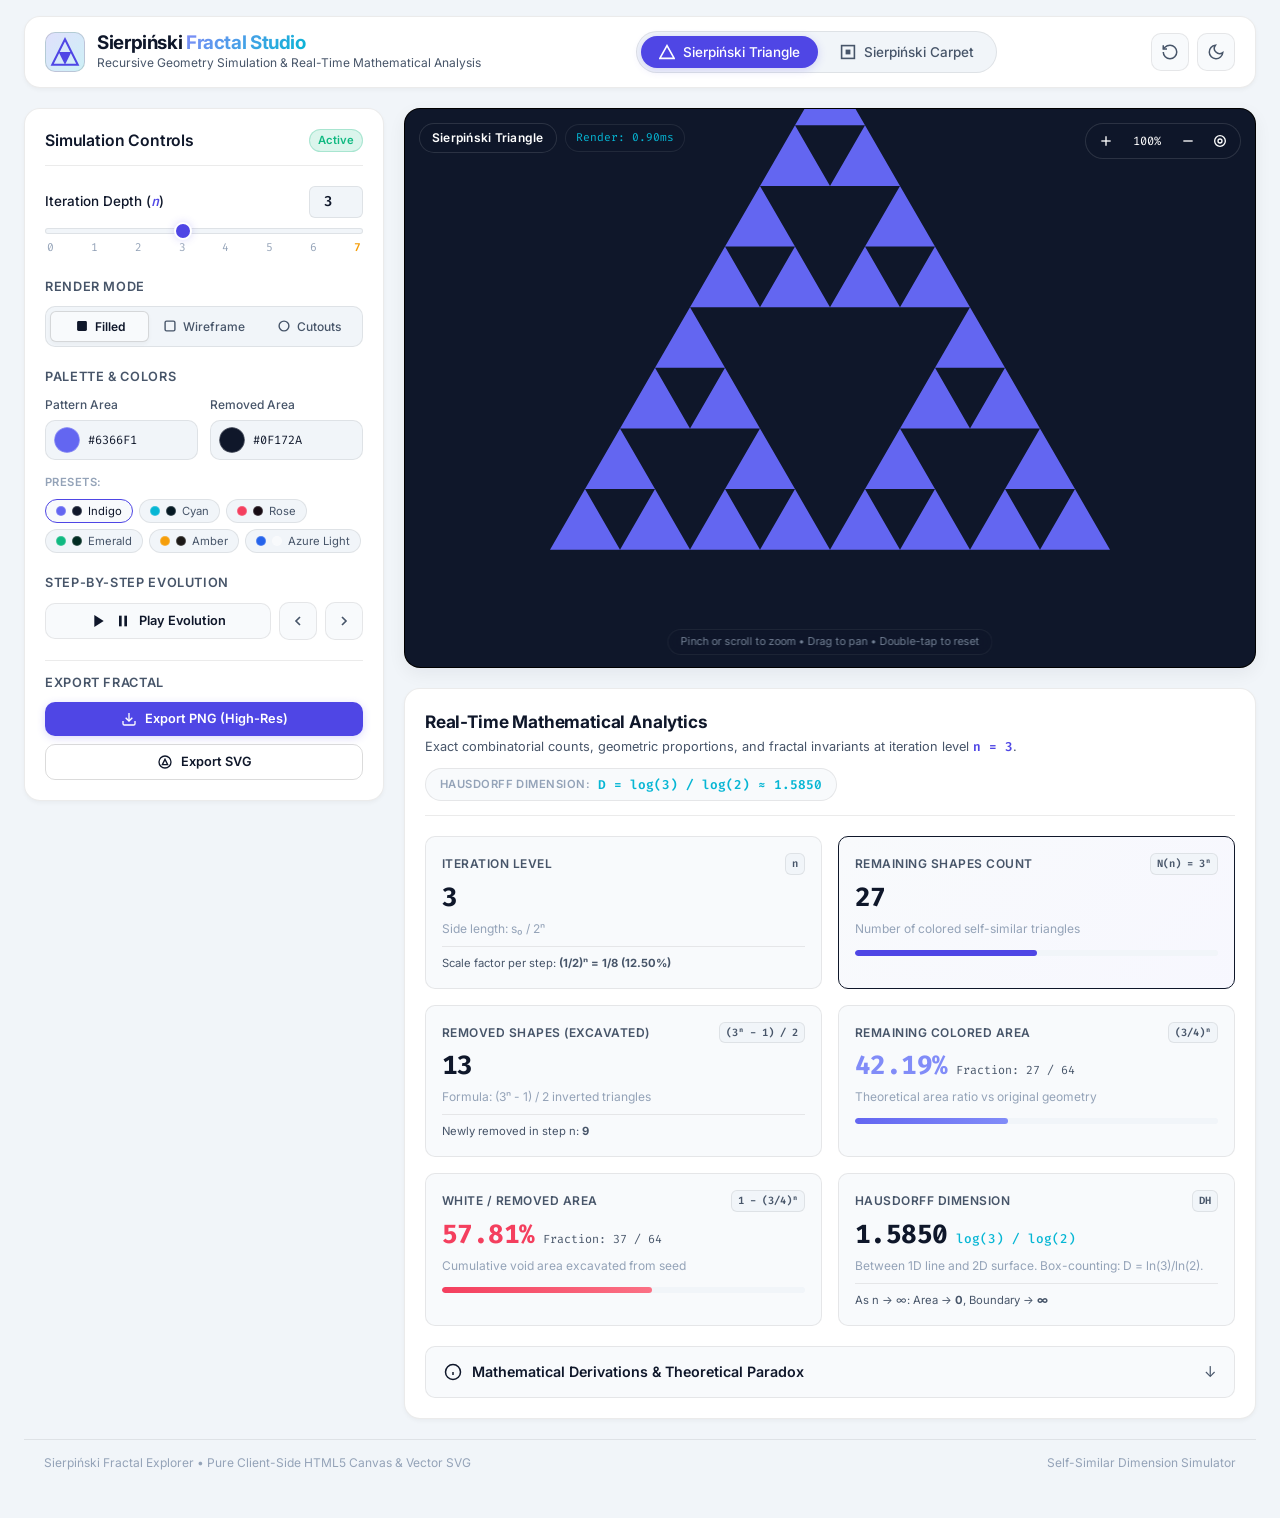
==== commit 039b7791: "Add two-finger pinch zoom and mobile performance optimizations" ====
--- a/standalone.html
+++ b/standalone.html
@@ -720,6 +720,9 @@
   justify-content: center;
   cursor: grab;
   user-select: none;
+  -webkit-user-select: none;
+  touch-action: none;
+  -webkit-touch-callout: none;
 }
 
 .canvas-viewport:active {
@@ -1450,7 +1453,7 @@
         <div class="canvas-viewport" id="canvasViewport">
           <canvas id="fractalCanvas" width="800" height="800"></canvas>
           <div class="canvas-hint" id="canvasHint">
-            <span>Scroll to zoom &bull; Drag to pan &bull; Double-click to reset</span>
+            <span>Pinch or scroll to zoom &bull; Drag to pan &bull; Double-tap to reset</span>
           </div>
         </div>
       </section>
@@ -1603,8 +1606,9 @@
  * ============================================================================
  * Sierpiński Fractal Studio & Analytical Dashboard
  * ============================================================================
- * Pure client-side simulation, interactive canvas with pan/zoom,
- * analytical combinatorial metrics, and high-res PNG/SVG export.
+ * Pure client-side simulation, interactive canvas with two-finger pinch zoom,
+ * mouse pan/zoom, analytical combinatorial metrics, and high-res PNG/SVG export.
+ * Optimized for mobile touchscreens with adaptive screen-space LOD & rAF coalescing.
  */
 
 (() => {
@@ -1623,6 +1627,7 @@
       zoom: 1
     },
     isDragging: false,
+    isInteracting: false,      // true during active touch pinch, pan, or mouse drag
     dragStart: { x: 0, y: 0 },
     cameraStart: { x: 0, y: 0 },
     animationTimer: null,
@@ -1747,6 +1752,7 @@
   }
 
   // --- Real-Time Analytics Calculations ---
+  // Only called when depth or fractal type changes (NOT on every pan/zoom frame)
   function updateAnalytics() {
     const n = state.depth;
     const isTriangle = state.type === 'triangle';
@@ -1769,9 +1775,7 @@
       dom.progressRemaining.style.width = `${Math.min(100, ((n + 1) / 8) * 100)}%`;
 
       // 3. Removed Shapes Count
-      // Newly removed in step n: 3^(n-1) if n >= 1, else 0
       const stepRemoved = n === 0 ? 0n : BigPow(3, n - 1);
-      // Cumulative removed: (3^n - 1) / 2
       const cumRemoved = (remBig - 1n) / 2n;
       const cumFormatted = formatBigNumber(cumRemoved);
       dom.badgeRemovedFormula.textContent = `(3ⁿ - 1) / 2`;
@@ -1844,9 +1848,7 @@
       dom.progressRemaining.style.width = `${Math.min(100, ((n + 1) / 8) * 100)}%`;
 
       // 3. Removed Shapes Count
-      // Newly removed in step n: 8^(n-1) if n >= 1, else 0
       const stepRemoved = n === 0 ? 0n : BigPow(8, n - 1);
-      // Cumulative removed: (8^n - 1) / 7
       const cumRemoved = (remBig - 1n) / 7n;
       const cumFormatted = formatBigNumber(cumRemoved);
       dom.badgeRemovedFormula.textContent = `(8ⁿ - 1) / 7`;
@@ -1924,18 +1926,23 @@
   }
 
   // --- Canvas Coordinate Space Transformations ---
+  // Cap devicePixelRatio to 2 to eliminate mobile 3x/4x GPU fill-rate exhaustion
+  function getEffectiveDPR() {
+    return Math.min(window.devicePixelRatio || 1, 2);
+  }
+
   function resizeCanvas() {
     const rect = dom.canvasViewport.getBoundingClientRect();
-    const dpr = window.devicePixelRatio || 1;
+    const dpr = getEffectiveDPR();
     const w = Math.max(rect.width || 0, 400);
     const h = Math.max(rect.height || 0, 400);
     dom.canvas.width = Math.round(w * dpr);
     dom.canvas.height = Math.round(h * dpr);
-    render();
+    requestRender();
   }
 
   function worldToScreen(wx, wy) {
-    const dpr = window.devicePixelRatio || 1;
+    const dpr = getEffectiveDPR();
     const w = dom.canvas.width / dpr;
     const h = dom.canvas.height / dpr;
     return {
@@ -1945,7 +1952,7 @@
   }
 
   function screenToWorld(sx, sy) {
-    const dpr = window.devicePixelRatio || 1;
+    const dpr = getEffectiveDPR();
     const w = dom.canvas.width / dpr;
     const h = dom.canvas.height / dpr;
     return {
@@ -1954,12 +1961,12 @@
     };
   }
 
-  // --- Recursive Fractal Generators ---
+  // --- Recursive Fractal Generators with Adaptive Screen-Space LOD ---
 
   /**
    * Sierpiński Triangle Generator
    */
-  function renderSierpinskiTriangle(targetCtx, scale, offX, offY, viewWidth, viewHeight) {
+  function renderSierpinskiTriangle(targetCtx, scale, dpr, offX, offY, viewWidth, viewHeight, isInteractive) {
     const n = state.depth;
     const s = BASE_SIZE;
     const h = s * (Math.sqrt(3) / 2);
@@ -1969,8 +1976,10 @@
     const p2 = { x: -s / 2, y: h / 3 };
     const p3 = { x: s / 2, y: h / 3 };
 
+    const pixelScale = scale * dpr;
+    const lodThreshold = isInteractive ? 1.6 : 0.75;
+
     if (state.mode === 'cutouts') {
-      // Cutouts mode: Draw big base triangle, then highlight excavated inverted triangles
       targetCtx.fillStyle = state.backgroundColor;
       targetCtx.beginPath();
       targetCtx.moveTo(p1.x, p1.y);
@@ -1982,7 +1991,7 @@
       if (n > 0) {
         targetCtx.fillStyle = state.patternColor;
         targetCtx.beginPath();
-        drawTriangleHoles(targetCtx, p1, p2, p3, n);
+        drawTriangleHoles(targetCtx, p1, p2, p3, n, pixelScale, lodThreshold);
         targetCtx.fill();
       }
       return;
@@ -1990,7 +1999,7 @@
 
     // Filled or Wireframe mode
     targetCtx.beginPath();
-    generateTriangles(targetCtx, p1, p2, p3, n, scale);
+    generateTriangles(targetCtx, p1, p2, p3, n, pixelScale, lodThreshold);
 
     if (state.mode === 'wireframe') {
       targetCtx.strokeStyle = state.patternColor;
@@ -2003,7 +2012,7 @@
     }
   }
 
-  function generateTriangles(tCtx, a, b, c, depth, scale) {
+  function generateTriangles(tCtx, a, b, c, depth, pixelScale, lodThreshold) {
     if (depth === 0) {
       tCtx.moveTo(a.x, a.y);
       tCtx.lineTo(b.x, b.y);
@@ -2012,22 +2021,36 @@
       return;
     }
 
-    // Midpoints
+    // Screen-space LOD: if the triangle edge is smaller than threshold device pixels, draw solid
+    const side = Math.hypot(b.x - a.x, b.y - a.y) * pixelScale;
+    if (side < lodThreshold) {
+      tCtx.moveTo(a.x, a.y);
+      tCtx.lineTo(b.x, b.y);
+      tCtx.lineTo(c.x, c.y);
+      tCtx.closePath();
+      return;
+    }
+
     const ab = { x: (a.x + b.x) / 2, y: (a.y + b.y) / 2 };
     const bc = { x: (b.x + c.x) / 2, y: (b.y + c.y) / 2 };
     const ca = { x: (c.x + a.x) / 2, y: (c.y + a.y) / 2 };
 
-    generateTriangles(tCtx, a, ab, ca, depth - 1, scale);
-    generateTriangles(tCtx, ab, b, bc, depth - 1, scale);
-    generateTriangles(tCtx, ca, bc, c, depth - 1, scale);
-  }
-
-  function drawTriangleHoles(tCtx, a, b, c, depth) {
+    generateTriangles(tCtx, a, ab, ca, depth - 1, pixelScale, lodThreshold);
+    generateTriangles(tCtx, ab, b, bc, depth - 1, pixelScale, lodThreshold);
+    generateTriangles(tCtx, ca, bc, c, depth - 1, pixelScale, lodThreshold);
+  }
+
+  function drawTriangleHoles(tCtx, a, b, c, depth, pixelScale, lodThreshold) {
     if (depth === 0) return;
 
     const ab = { x: (a.x + b.x) / 2, y: (a.y + b.y) / 2 };
     const bc = { x: (b.x + c.x) / 2, y: (b.y + c.y) / 2 };
     const ca = { x: (c.x + a.x) / 2, y: (c.y + a.y) / 2 };
+
+    const side = Math.hypot(bc.x - ab.x, bc.y - ab.y) * pixelScale;
+    if (side < lodThreshold) {
+      return;
+    }
 
     // Inverted center hole
     tCtx.moveTo(ab.x, ab.y);
@@ -2035,18 +2058,18 @@
     tCtx.lineTo(ca.x, ca.y);
     tCtx.closePath();
 
-    drawTriangleHoles(tCtx, a, ab, ca, depth - 1);
-    drawTriangleHoles(tCtx, ab, b, bc, depth - 1);
-    drawTriangleHoles(tCtx, ca, bc, c, depth - 1);
+    drawTriangleHoles(tCtx, a, ab, ca, depth - 1, pixelScale, lodThreshold);
+    drawTriangleHoles(tCtx, ab, b, bc, depth - 1, pixelScale, lodThreshold);
+    drawTriangleHoles(tCtx, ca, bc, c, depth - 1, pixelScale, lodThreshold);
   }
 
   /**
    * Sierpiński Carpet Generator
    * Highly optimized:
    * - Filled mode draws solid base, then excises removed squares in batched fillRect
-   * - Viewport Frustum Culling + Screen Pixel LOD avoids recursing sub-pixels (< 0.35px)
+   * - Viewport Frustum Culling + Device-Pixel LOD avoids recursing invisible sub-pixels
    */
-  function renderSierpinskiCarpet(targetCtx, scale, offX, offY, viewWidth, viewHeight) {
+  function renderSierpinskiCarpet(targetCtx, scale, dpr, offX, offY, viewWidth, viewHeight, isInteractive) {
     const n = state.depth;
     const s = BASE_SIZE;
     const halfS = s / 2;
@@ -2057,26 +2080,29 @@
     const minY = offY - (viewHeight / 2) / scale;
     const maxY = offY + (viewHeight / 2) / scale;
 
+    const pixelScale = scale * dpr;
+    // During active gesture (drag / 2-finger pinch), use 1.6px for guaranteed 60 FPS
+    // When resting / static, use 0.75px for crisp sub-pixel detail
+    const lodThreshold = isInteractive ? 1.6 : 0.75;
+
     if (state.mode === 'cutouts') {
-      // Cutouts mode: background base, then highlight all excavated voids
       targetCtx.fillStyle = state.backgroundColor;
       targetCtx.fillRect(-halfS, -halfS, s, s);
 
       if (n > 0) {
         targetCtx.fillStyle = state.patternColor;
-        drawCarpetCutouts(targetCtx, -halfS, -halfS, s, n, scale, minX, maxX, minY, maxY);
+        drawCarpetCutouts(targetCtx, -halfS, -halfS, s, n, pixelScale, lodThreshold, minX, maxX, minY, maxY);
       }
       return;
     }
 
     if (state.mode === 'wireframe') {
-      // Wireframe mode: stroke the perimeter and recursive cuts
       targetCtx.strokeStyle = state.patternColor;
       targetCtx.lineWidth = Math.max(1 / scale, 1.2);
       targetCtx.strokeRect(-halfS, -halfS, s, s);
 
       if (n > 0) {
-        drawCarpetWireframe(targetCtx, -halfS, -halfS, s, n, scale, minX, maxX, minY, maxY);
+        drawCarpetWireframe(targetCtx, -halfS, -halfS, s, n, pixelScale, lodThreshold, minX, maxX, minY, maxY);
       }
       return;
     }
@@ -2090,17 +2116,17 @@
 
     // 2. Punch out the removed center squares using background color
     targetCtx.fillStyle = state.backgroundColor;
-    drawCarpetHoles(targetCtx, -halfS, -halfS, s, n, scale, minX, maxX, minY, maxY);
-  }
-
-  function drawCarpetHoles(tCtx, x, y, size, depth, scale, minX, maxX, minY, maxY) {
+    drawCarpetHoles(targetCtx, -halfS, -halfS, s, n, pixelScale, lodThreshold, minX, maxX, minY, maxY);
+  }
+
+  function drawCarpetHoles(tCtx, x, y, size, depth, pixelScale, lodThreshold, minX, maxX, minY, maxY) {
     // Frustum cull
     if (x > maxX || x + size < minX || y > maxY || y + size < minY) {
       return;
     }
 
-    // Screen-space LOD threshold
-    if (size * scale < 0.35) {
+    // Screen-space LOD threshold in physical device pixels
+    if (size * pixelScale < lodThreshold) {
       return;
     }
 
@@ -2111,62 +2137,73 @@
 
     if (depth > 1) {
       const nextDepth = depth - 1;
-      // 8 surrounding squares
-      drawCarpetHoles(tCtx, x,           y,           sub, nextDepth, scale, minX, maxX, minY, maxY);
-      drawCarpetHoles(tCtx, x + sub,     y,           sub, nextDepth, scale, minX, maxX, minY, maxY);
-      drawCarpetHoles(tCtx, x + 2 * sub, y,           sub, nextDepth, scale, minX, maxX, minY, maxY);
-      drawCarpetHoles(tCtx, x,           y + sub,     sub, nextDepth, scale, minX, maxX, minY, maxY);
-      drawCarpetHoles(tCtx, x + 2 * sub, y + sub,     sub, nextDepth, scale, minX, maxX, minY, maxY);
-      drawCarpetHoles(tCtx, x,           y + 2 * sub, sub, nextDepth, scale, minX, maxX, minY, maxY);
-      drawCarpetHoles(tCtx, x + sub,     y + 2 * sub, sub, nextDepth, scale, minX, maxX, minY, maxY);
-      drawCarpetHoles(tCtx, x + 2 * sub, y + 2 * sub, sub, nextDepth, scale, minX, maxX, minY, maxY);
+      drawCarpetHoles(tCtx, x,           y,           sub, nextDepth, pixelScale, lodThreshold, minX, maxX, minY, maxY);
+      drawCarpetHoles(tCtx, x + sub,     y,           sub, nextDepth, pixelScale, lodThreshold, minX, maxX, minY, maxY);
+      drawCarpetHoles(tCtx, x + 2 * sub, y,           sub, nextDepth, pixelScale, lodThreshold, minX, maxX, minY, maxY);
+      drawCarpetHoles(tCtx, x,           y + sub,     sub, nextDepth, pixelScale, lodThreshold, minX, maxX, minY, maxY);
+      drawCarpetHoles(tCtx, x + 2 * sub, y + sub,     sub, nextDepth, pixelScale, lodThreshold, minX, maxX, minY, maxY);
+      drawCarpetHoles(tCtx, x,           y + 2 * sub, sub, nextDepth, pixelScale, lodThreshold, minX, maxX, minY, maxY);
+      drawCarpetHoles(tCtx, x + sub,     y + 2 * sub, sub, nextDepth, pixelScale, lodThreshold, minX, maxX, minY, maxY);
+      drawCarpetHoles(tCtx, x + 2 * sub, y + 2 * sub, sub, nextDepth, pixelScale, lodThreshold, minX, maxX, minY, maxY);
     }
   }
 
-  function drawCarpetWireframe(tCtx, x, y, size, depth, scale, minX, maxX, minY, maxY) {
+  function drawCarpetWireframe(tCtx, x, y, size, depth, pixelScale, lodThreshold, minX, maxX, minY, maxY) {
     if (x > maxX || x + size < minX || y > maxY || y + size < minY) return;
-    if (size * scale < 1.0) return;
+    if (size * pixelScale < lodThreshold * 1.5) return;
 
     const sub = size / 3;
     tCtx.strokeRect(x + sub, y + sub, sub, sub);
 
     if (depth > 1) {
       const nextDepth = depth - 1;
-      drawCarpetWireframe(tCtx, x,           y,           sub, nextDepth, scale, minX, maxX, minY, maxY);
-      drawCarpetWireframe(tCtx, x + sub,     y,           sub, nextDepth, scale, minX, maxX, minY, maxY);
-      drawCarpetWireframe(tCtx, x + 2 * sub, y,           sub, nextDepth, scale, minX, maxX, minY, maxY);
-      drawCarpetWireframe(tCtx, x,           y + sub,     sub, nextDepth, scale, minX, maxX, minY, maxY);
-      drawCarpetWireframe(tCtx, x + 2 * sub, y + sub,     sub, nextDepth, scale, minX, maxX, minY, maxY);
-      drawCarpetWireframe(tCtx, x,           y + 2 * sub, sub, nextDepth, scale, minX, maxX, minY, maxY);
-      drawCarpetWireframe(tCtx, x + sub,     y + 2 * sub, sub, nextDepth, scale, minX, maxX, minY, maxY);
-      drawCarpetWireframe(tCtx, x + 2 * sub, y + 2 * sub, sub, nextDepth, scale, minX, maxX, minY, maxY);
+      drawCarpetWireframe(tCtx, x,           y,           sub, nextDepth, pixelScale, lodThreshold, minX, maxX, minY, maxY);
+      drawCarpetWireframe(tCtx, x + sub,     y,           sub, nextDepth, pixelScale, lodThreshold, minX, maxX, minY, maxY);
+      drawCarpetWireframe(tCtx, x + 2 * sub, y,           sub, nextDepth, pixelScale, lodThreshold, minX, maxX, minY, maxY);
+      drawCarpetWireframe(tCtx, x,           y + sub,     sub, nextDepth, pixelScale, lodThreshold, minX, maxX, minY, maxY);
+      drawCarpetWireframe(tCtx, x + 2 * sub, y + sub,     sub, nextDepth, pixelScale, lodThreshold, minX, maxX, minY, maxY);
+      drawCarpetWireframe(tCtx, x,           y + 2 * sub, sub, nextDepth, pixelScale, lodThreshold, minX, maxX, minY, maxY);
+      drawCarpetWireframe(tCtx, x + sub,     y + 2 * sub, sub, nextDepth, pixelScale, lodThreshold, minX, maxX, minY, maxY);
+      drawCarpetWireframe(tCtx, x + 2 * sub, y + 2 * sub, sub, nextDepth, pixelScale, lodThreshold, minX, maxX, minY, maxY);
     }
   }
 
-  function drawCarpetCutouts(tCtx, x, y, size, depth, scale, minX, maxX, minY, maxY) {
+  function drawCarpetCutouts(tCtx, x, y, size, depth, pixelScale, lodThreshold, minX, maxX, minY, maxY) {
     if (x > maxX || x + size < minX || y > maxY || y + size < minY) return;
-    if (size * scale < 0.35) return;
+    if (size * pixelScale < lodThreshold) return;
 
     const sub = size / 3;
     tCtx.fillRect(x + sub, y + sub, sub, sub);
 
     if (depth > 1) {
       const nextDepth = depth - 1;
-      drawCarpetCutouts(tCtx, x,           y,           sub, nextDepth, scale, minX, maxX, minY, maxY);
-      drawCarpetCutouts(tCtx, x + sub,     y,           sub, nextDepth, scale, minX, maxX, minY, maxY);
-      drawCarpetCutouts(tCtx, x + 2 * sub, y,           sub, nextDepth, scale, minX, maxX, minY, maxY);
-      drawCarpetCutouts(tCtx, x,           y + sub,     sub, nextDepth, scale, minX, maxX, minY, maxY);
-      drawCarpetCutouts(tCtx, x + 2 * sub, y + sub,     sub, nextDepth, scale, minX, maxX, minY, maxY);
-      drawCarpetCutouts(tCtx, x,           y + 2 * sub, sub, nextDepth, scale, minX, maxX, minY, maxY);
-      drawCarpetCutouts(tCtx, x + sub,     y + 2 * sub, sub, nextDepth, scale, minX, maxX, minY, maxY);
-      drawCarpetCutouts(tCtx, x + 2 * sub, y + 2 * sub, sub, nextDepth, scale, minX, maxX, minY, maxY);
+      drawCarpetCutouts(tCtx, x,           y,           sub, nextDepth, pixelScale, lodThreshold, minX, maxX, minY, maxY);
+      drawCarpetCutouts(tCtx, x + sub,     y,           sub, nextDepth, pixelScale, lodThreshold, minX, maxX, minY, maxY);
+      drawCarpetCutouts(tCtx, x + 2 * sub, y,           sub, nextDepth, pixelScale, lodThreshold, minX, maxX, minY, maxY);
+      drawCarpetCutouts(tCtx, x,           y + sub,     sub, nextDepth, pixelScale, lodThreshold, minX, maxX, minY, maxY);
+      drawCarpetCutouts(tCtx, x + 2 * sub, y + sub,     sub, nextDepth, pixelScale, lodThreshold, minX, maxX, minY, maxY);
+      drawCarpetCutouts(tCtx, x,           y + 2 * sub, sub, nextDepth, pixelScale, lodThreshold, minX, maxX, minY, maxY);
+      drawCarpetCutouts(tCtx, x + sub,     y + 2 * sub, sub, nextDepth, pixelScale, lodThreshold, minX, maxX, minY, maxY);
+      drawCarpetCutouts(tCtx, x + 2 * sub, y + 2 * sub, sub, nextDepth, pixelScale, lodThreshold, minX, maxX, minY, maxY);
+    }
+  }
+
+  // --- requestAnimationFrame Coalescing Pipeline ---
+  let renderPending = false;
+  function requestRender() {
+    if (!renderPending) {
+      renderPending = true;
+      requestAnimationFrame(() => {
+        render();
+        renderPending = false;
+      });
     }
   }
 
   // --- Main Render Pipeline ---
   function render() {
     const tStart = performance.now();
-    const dpr = window.devicePixelRatio || 1;
+    const dpr = getEffectiveDPR();
     const w = dom.canvas.width;
     const h = dom.canvas.height;
     const cssW = w / dpr;
@@ -2186,11 +2223,13 @@
     ctx.scale(state.camera.zoom, state.camera.zoom);
     ctx.translate(-state.camera.x, -state.camera.y);
 
+    const isInteractive = state.isInteracting;
+
     // Render active fractal
     if (state.type === 'triangle') {
-      renderSierpinskiTriangle(ctx, state.camera.zoom, state.camera.x, state.camera.y, cssW, cssH);
+      renderSierpinskiTriangle(ctx, state.camera.zoom, dpr, state.camera.x, state.camera.y, cssW, cssH, isInteractive);
     } else {
-      renderSierpinskiCarpet(ctx, state.camera.zoom, state.camera.x, state.camera.y, cssW, cssH);
+      renderSierpinskiCarpet(ctx, state.camera.zoom, dpr, state.camera.x, state.camera.y, cssW, cssH, isInteractive);
     }
 
     ctx.restore();
@@ -2200,8 +2239,6 @@
     dom.hudRenderTime.textContent = `Render: ${elapsed < 1 ? elapsed.toFixed(2) : elapsed.toFixed(1)}ms`;
     dom.hudZoomText.textContent = `${Math.round(state.camera.zoom * 100)}%`;
     dom.hudFractalName.textContent = state.type === 'triangle' ? 'Sierpiński Triangle' : 'Sierpiński Carpet';
-
-    updateAnalytics();
   }
 
   // --- Viewport & Camera Interaction Handlers ---
@@ -2209,7 +2246,7 @@
     state.camera.x = 0;
     state.camera.y = 0;
     state.camera.zoom = 1;
-    render();
+    requestRender();
   }
 
   function adjustZoom(factor, clientX, clientY) {
@@ -2226,41 +2263,163 @@
     state.camera.x += (worldBefore.x - worldAfter.x);
     state.camera.y += (worldBefore.y - worldAfter.y);
 
-    render();
-  }
-
+    requestRender();
+  }
+
+  // Mouse wheel zoom (desktop)
   dom.canvasViewport.addEventListener('wheel', (e) => {
     e.preventDefault();
     const zoomFactor = e.deltaY < 0 ? 1.15 : 1 / 1.15;
     adjustZoom(zoomFactor, e.clientX, e.clientY);
   }, { passive: false });
 
+  // --- Touch Multi-Gesture Engine (Phones & Tablets) ---
+  const touchState = {
+    prevDist: 0,
+    prevMidX: 0,
+    prevMidY: 0,
+    lastTouchX: 0,
+    lastTouchY: 0,
+    lastTapTime: 0
+  };
+
+  function getTouchDistance(t1, t2) {
+    const dx = t1.clientX - t2.clientX;
+    const dy = t1.clientY - t2.clientY;
+    return Math.hypot(dx, dy);
+  }
+
+  function getTouchMidpoint(t1, t2) {
+    return {
+      x: (t1.clientX + t2.clientX) / 2,
+      y: (t1.clientY + t2.clientY) / 2
+    };
+  }
+
+  dom.canvasViewport.addEventListener('touchstart', (e) => {
+    e.preventDefault();
+    state.isInteracting = true;
+
+    if (e.touches.length === 1) {
+      // 1 Finger: start single-finger pan
+      touchState.lastTouchX = e.touches[0].clientX;
+      touchState.lastTouchY = e.touches[0].clientY;
+      touchState.prevDist = 0;
+
+      // Double-tap detection to reset camera
+      const now = performance.now();
+      if (now - touchState.lastTapTime < 300) {
+        resetCamera();
+        touchState.lastTapTime = 0;
+        return;
+      }
+      touchState.lastTapTime = now;
+
+    } else if (e.touches.length === 2) {
+      // 2 Fingers: initialize pinch distance and midpoint
+      touchState.prevDist = getTouchDistance(e.touches[0], e.touches[1]);
+      const mid = getTouchMidpoint(e.touches[0], e.touches[1]);
+      touchState.prevMidX = mid.x;
+      touchState.prevMidY = mid.y;
+    }
+  }, { passive: false });
+
+  dom.canvasViewport.addEventListener('touchmove', (e) => {
+    e.preventDefault();
+    if (!state.isInteracting) return;
+
+    if (e.touches.length === 1) {
+      // Single-finger drag / pan
+      const tx = e.touches[0].clientX;
+      const ty = e.touches[0].clientY;
+      const dx = (tx - touchState.lastTouchX) / state.camera.zoom;
+      const dy = (ty - touchState.lastTouchY) / state.camera.zoom;
+      state.camera.x -= dx;
+      state.camera.y -= dy;
+      touchState.lastTouchX = tx;
+      touchState.lastTouchY = ty;
+      requestRender();
+
+    } else if (e.touches.length === 2) {
+      // Two-finger pinch-to-zoom & simultaneous pan
+      const dist = getTouchDistance(e.touches[0], e.touches[1]);
+      const mid = getTouchMidpoint(e.touches[0], e.touches[1]);
+
+      if (touchState.prevDist > 0 && dist > 0) {
+        const zoomFactor = dist / touchState.prevDist;
+
+        const rect = dom.canvasViewport.getBoundingClientRect();
+        const sx = mid.x - rect.left;
+        const sy = mid.y - rect.top;
+
+        const worldBefore = screenToWorld(sx, sy);
+        const newZoom = Math.min(Math.max(state.camera.zoom * zoomFactor, 0.1), 500);
+        state.camera.zoom = newZoom;
+        const worldAfter = screenToWorld(sx, sy);
+
+        // Pan with midpoint translation
+        const dMidX = (mid.x - touchState.prevMidX) / state.camera.zoom;
+        const dMidY = (mid.y - touchState.prevMidY) / state.camera.zoom;
+
+        state.camera.x += (worldBefore.x - worldAfter.x) - dMidX;
+        state.camera.y += (worldBefore.y - worldAfter.y) - dMidY;
+
+        requestRender();
+      }
+
+      touchState.prevDist = dist;
+      touchState.prevMidX = mid.x;
+      touchState.prevMidY = mid.y;
+    }
+  }, { passive: false });
+
+  const handleTouchEnd = (e) => {
+    if (e.touches.length === 1) {
+      // Seamless transition from 2 fingers to 1 finger without jump
+      touchState.lastTouchX = e.touches[0].clientX;
+      touchState.lastTouchY = e.touches[0].clientY;
+      touchState.prevDist = 0;
+    } else if (e.touches.length === 0) {
+      // All fingers lifted: return to full fidelity
+      state.isInteracting = false;
+      touchState.prevDist = 0;
+      requestRender();
+    }
+  };
+
+  dom.canvasViewport.addEventListener('touchend', handleTouchEnd, { passive: true });
+  dom.canvasViewport.addEventListener('touchcancel', handleTouchEnd, { passive: true });
+
+  // --- Desktop Mouse Pointer Handlers ---
   dom.canvasViewport.addEventListener('pointerdown', (e) => {
-    if (e.button !== 0) return; // primary mouse button only
+    if (e.pointerType !== 'mouse' || e.button !== 0) return;
     state.isDragging = true;
+    state.isInteracting = true;
     state.dragStart = { x: e.clientX, y: e.clientY };
     state.cameraStart = { x: state.camera.x, y: state.camera.y };
     dom.canvasViewport.setPointerCapture(e.pointerId);
   });
 
   dom.canvasViewport.addEventListener('pointermove', (e) => {
-    if (!state.isDragging) return;
+    if (e.pointerType !== 'mouse' || !state.isDragging) return;
     const dx = (e.clientX - state.dragStart.x) / state.camera.zoom;
     const dy = (e.clientY - state.dragStart.y) / state.camera.zoom;
     state.camera.x = state.cameraStart.x - dx;
     state.camera.y = state.cameraStart.y - dy;
-    render();
+    requestRender();
   });
 
-  const endDrag = (e) => {
-    if (state.isDragging) {
+  const endMouseDrag = (e) => {
+    if (e.pointerType === 'mouse' && state.isDragging) {
       state.isDragging = false;
+      state.isInteracting = false;
       try { dom.canvasViewport.releasePointerCapture(e.pointerId); } catch (_) {}
+      requestRender();
     }
   };
 
-  dom.canvasViewport.addEventListener('pointerup', endDrag);
-  dom.canvasViewport.addEventListener('pointercancel', endDrag);
+  dom.canvasViewport.addEventListener('pointerup', endMouseDrag);
+  dom.canvasViewport.addEventListener('pointercancel', endMouseDrag);
   dom.canvasViewport.addEventListener('dblclick', resetCamera);
 
   dom.btnZoomIn.addEventListener('click', () => adjustZoom(1.25));
@@ -2274,7 +2433,8 @@
     state.depth = clamped;
     dom.sliderDepth.value = clamped;
     dom.inputDepth.value = clamped;
-    render();
+    updateAnalytics();
+    requestRender();
   }
 
   dom.sliderDepth.addEventListener('input', (e) => setDepth(e.target.value));
@@ -2290,6 +2450,7 @@
     dom.btnTypeCarpet.classList.toggle('active', type === 'carpet');
     dom.btnTypeCarpet.setAttribute('aria-checked', type === 'carpet');
 
+    updateAnalytics();
     resetCamera();
   }
 
@@ -2304,7 +2465,7 @@
       btn.classList.toggle('active', active);
       btn.setAttribute('aria-checked', active);
     });
-    render();
+    requestRender();
   }
 
   dom.btnModeFilled.addEventListener('click', () => setRenderMode('filled'));
@@ -2319,7 +2480,7 @@
     dom.colorBackground.value = bg;
     dom.colorPatternHex.textContent = pattern.toUpperCase();
     dom.colorBackgroundHex.textContent = bg.toUpperCase();
-    render();
+    requestRender();
   }
 
   dom.colorPattern.addEventListener('input', (e) => {
@@ -2403,9 +2564,9 @@
     expCtx.scale(exportScale, exportScale);
 
     if (state.type === 'triangle') {
-      renderSierpinskiTriangle(expCtx, exportScale, 0, 0, size, size);
+      renderSierpinskiTriangle(expCtx, exportScale, 1, 0, 0, size, size, false);
     } else {
-      renderSierpinskiCarpet(expCtx, exportScale, 0, 0, size, size);
+      renderSierpinskiCarpet(expCtx, exportScale, 1, 0, 0, size, size, false);
     }
     expCtx.restore();
 
@@ -2560,12 +2721,13 @@
   window.addEventListener('resize', resizeCanvas);
   window.addEventListener('DOMContentLoaded', () => {
     initTheme();
+    updateAnalytics();
     resizeCanvas();
-    updateAnalytics();
   });
 
-  // Immediate first pass
+  // Immediate initial render pass
   initTheme();
+  updateAnalytics();
   resizeCanvas();
 })();
 
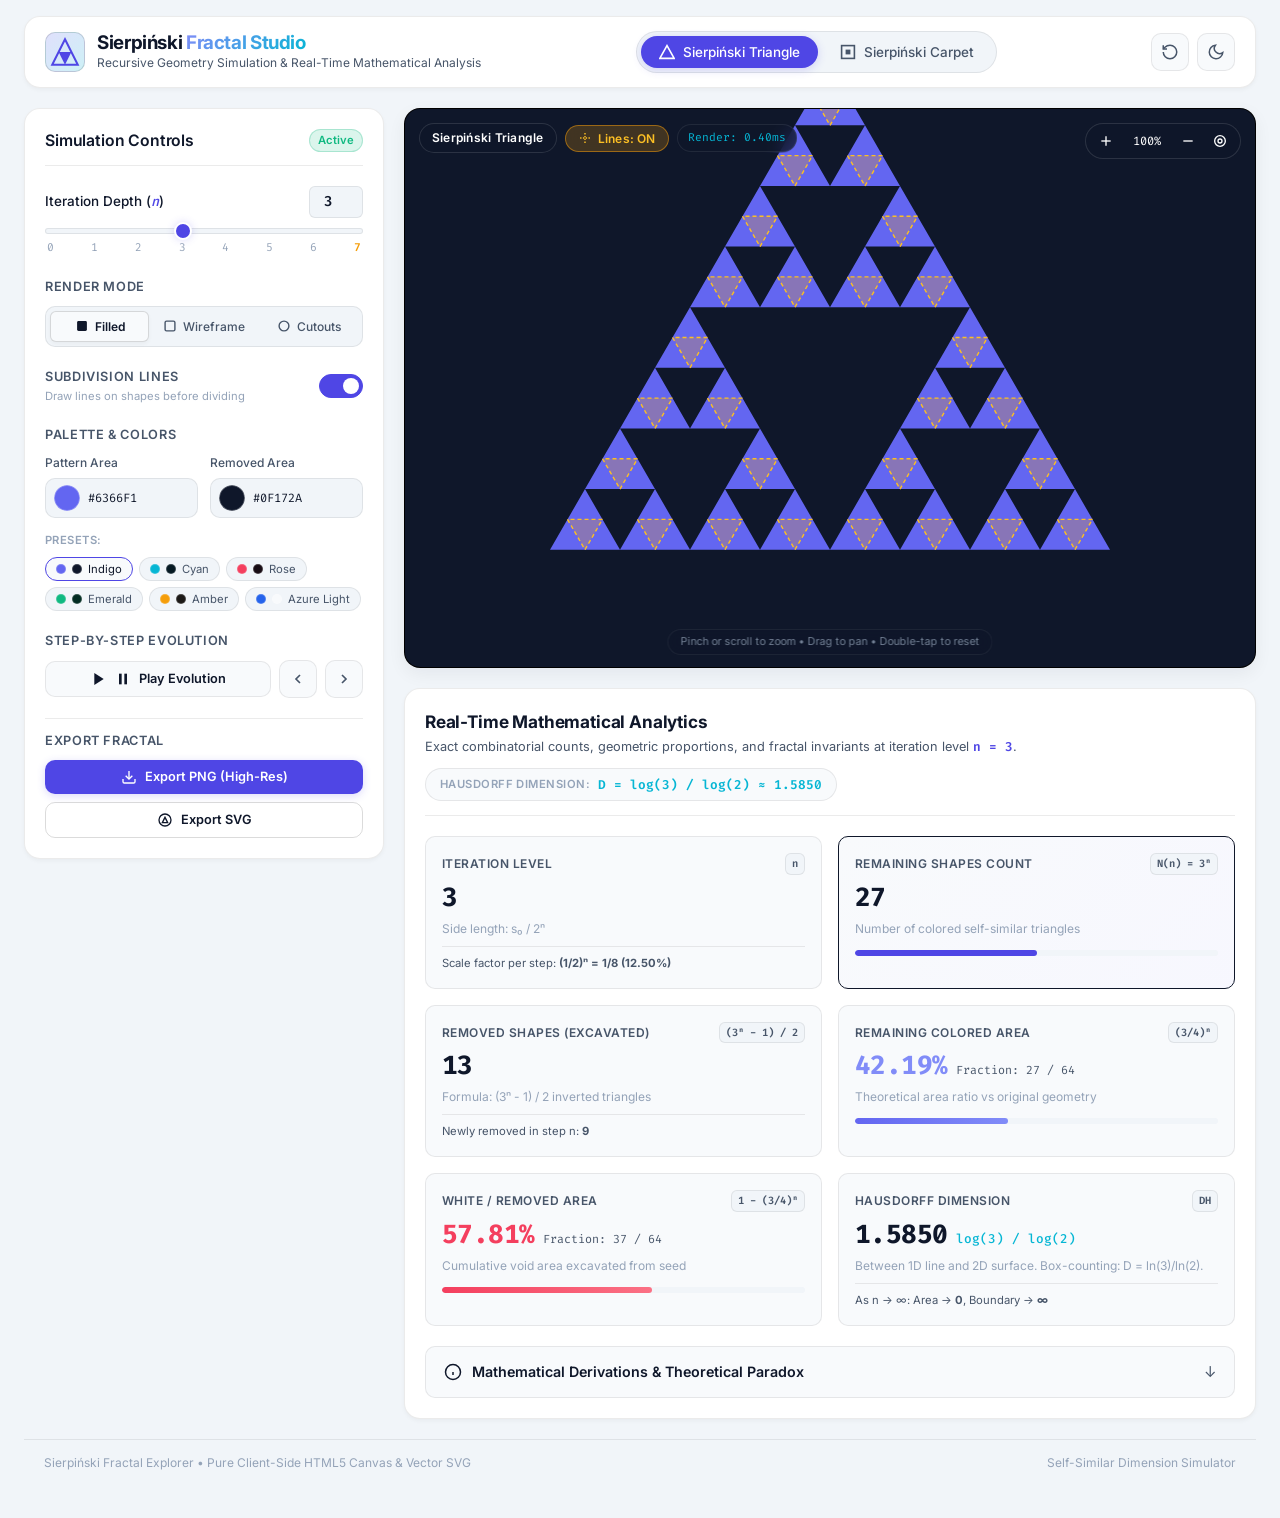
==== commit 844bb39b: "Add pre-division subdivision guide lines for triangle and carpet" ====
--- a/standalone.html
+++ b/standalone.html
@@ -433,6 +433,74 @@
   font-weight: 600;
 }
 
+/* Toggle Switch */
+.toggle-control-row {
+  display: flex;
+  align-items: center;
+  justify-content: space-between;
+  gap: 12px;
+}
+
+.toggle-info {
+  display: flex;
+  flex-direction: column;
+  gap: 2px;
+}
+
+.toggle-desc {
+  font-size: 0.75rem;
+  color: var(--text-muted);
+}
+
+.switch {
+  position: relative;
+  display: inline-block;
+  width: 44px;
+  height: 24px;
+  flex-shrink: 0;
+}
+
+.switch input {
+  opacity: 0;
+  width: 0;
+  height: 0;
+}
+
+.slider-switch {
+  position: absolute;
+  cursor: pointer;
+  top: 0;
+  left: 0;
+  right: 0;
+  bottom: 0;
+  background-color: var(--bg-input);
+  border: 1px solid var(--border-medium);
+  transition: .25s ease;
+  border-radius: 24px;
+}
+
+.slider-switch:before {
+  position: absolute;
+  content: "";
+  height: 16px;
+  width: 16px;
+  left: 3px;
+  bottom: 3px;
+  background-color: var(--text-secondary);
+  transition: .25s ease;
+  border-radius: 50%;
+}
+
+input:checked + .slider-switch {
+  background-color: var(--accent-primary);
+  border-color: var(--accent-primary);
+}
+
+input:checked + .slider-switch:before {
+  transform: translateX(20px);
+  background-color: #ffffff;
+}
+
 /* Depth Warning Box */
 .depth-warning {
   display: flex;
@@ -770,6 +838,30 @@
   font-size: 0.8rem;
   font-weight: 600;
   letter-spacing: 0.02em;
+}
+
+.hud-btn-tag {
+  cursor: pointer;
+  display: inline-flex;
+  align-items: center;
+  gap: 6px;
+  border: 1px solid rgba(255, 255, 255, 0.16);
+  background: rgba(15, 23, 42, 0.85);
+  transition: all var(--transition-fast);
+  color: var(--text-secondary);
+  font-family: inherit;
+}
+
+.hud-btn-tag:hover {
+  background: var(--bg-surface-hover);
+  color: var(--text-primary);
+  border-color: var(--border-medium);
+}
+
+.hud-btn-tag.active {
+  background: rgba(245, 158, 11, 0.22);
+  border-color: rgba(245, 158, 11, 0.5);
+  color: #fbbf24;
 }
 
 .hud-metric {
@@ -1319,6 +1411,20 @@
               <svg viewBox="0 0 20 20" width="14" height="14" fill="none" stroke="currentColor" stroke-width="2"><circle cx="10" cy="10" r="7"/></svg>
               Cutouts
             </button>
+          </div>
+        </div>
+
+        <!-- SUBDIVISION GUIDES TOGGLE -->
+        <div class="control-group">
+          <div class="toggle-control-row">
+            <div class="toggle-info">
+              <span class="section-sublabel">Subdivision Lines</span>
+              <p class="toggle-desc">Draw lines on shapes before dividing</p>
+            </div>
+            <label class="switch" title="Draw partition cut lines on shapes before excavating voids">
+              <input type="checkbox" id="toggleGuides" checked>
+              <span class="slider-switch"></span>
+            </label>
           </div>
         </div>
 
@@ -1431,6 +1537,13 @@
         <!-- Floating HUD Overlays -->
         <div class="canvas-hud top-left">
           <span class="hud-tag" id="hudFractalName">Sierpiński Triangle</span>
+          <button type="button" class="hud-tag hud-btn-tag active" id="btnToggleGuidesHUD" title="Toggle Subdivision Lines (Hotkey: G)">
+            <svg viewBox="0 0 20 20" width="14" height="14" fill="none" stroke="currentColor" stroke-width="2">
+              <line x1="3" y1="10" x2="17" y2="10" stroke-dasharray="2 2"/>
+              <line x1="10" y1="3" x2="10" y2="17" stroke-dasharray="2 2"/>
+            </svg>
+            <span id="lblGuidesHUD">Lines: ON</span>
+          </button>
           <span class="hud-metric" id="hudRenderTime">Render: 0ms</span>
         </div>
 
@@ -1626,6 +1739,7 @@
       y: 0,
       zoom: 1
     },
+    showGuides: true,          // Draw partition/cut lines on shapes before dividing
     isDragging: false,
     isInteracting: false,      // true during active touch pinch, pan, or mouse drag
     dragStart: { x: 0, y: 0 },
@@ -1649,6 +1763,8 @@
     btnZoomIn: document.getElementById('btnZoomIn'),
     btnZoomOut: document.getElementById('btnZoomOut'),
     btnRecenter: document.getElementById('btnRecenter'),
+    btnToggleGuidesHUD: document.getElementById('btnToggleGuidesHUD'),
+    lblGuidesHUD: document.getElementById('lblGuidesHUD'),
 
     // Controls
     sliderDepth: document.getElementById('sliderDepth'),
@@ -1656,6 +1772,7 @@
     depthWarning: document.getElementById('depthWarning'),
     depthWarningText: document.getElementById('depthWarningText'),
     badgeComplexity: document.getElementById('badgeComplexity'),
+    toggleGuides: document.getElementById('toggleGuides'),
 
     // Render Mode
     btnModeFilled: document.getElementById('btnModeFilled'),
@@ -1994,6 +2111,10 @@
         drawTriangleHoles(targetCtx, p1, p2, p3, n, pixelScale, lodThreshold);
         targetCtx.fill();
       }
+
+      if (state.showGuides) {
+        drawTriangleSubdivisionGuides(targetCtx, p1, p2, p3, n, scale, pixelScale, lodThreshold);
+      }
       return;
     }
 
@@ -2010,6 +2131,52 @@
       targetCtx.fillStyle = state.patternColor;
       targetCtx.fill();
     }
+
+    // Draw partition cut lines on shapes before dividing
+    if (state.showGuides) {
+      drawTriangleSubdivisionGuides(targetCtx, p1, p2, p3, n, scale, pixelScale, lodThreshold);
+    }
+  }
+
+  function drawTriangleSubdivisionGuides(tCtx, a, b, c, depth, scale, pixelScale, lodThreshold) {
+    const side = Math.hypot(b.x - a.x, b.y - a.y) * pixelScale;
+    if (side < 14) return;
+
+    if (depth === 0) {
+      const ab = { x: (a.x + b.x) / 2, y: (a.y + b.y) / 2 };
+      const bc = { x: (b.x + c.x) / 2, y: (b.y + c.y) / 2 };
+      const ca = { x: (c.x + a.x) / 2, y: (c.y + a.y) / 2 };
+
+      // Highlight the upcoming cutout void with subtle amber tint
+      tCtx.fillStyle = 'rgba(245, 158, 11, 0.25)';
+      tCtx.beginPath();
+      tCtx.moveTo(ab.x, ab.y);
+      tCtx.lineTo(bc.x, bc.y);
+      tCtx.lineTo(ca.x, ca.y);
+      tCtx.closePath();
+      tCtx.fill();
+
+      // Draw the 3 dividing cut lines connecting midpoints
+      tCtx.strokeStyle = '#fbbf24';
+      tCtx.lineWidth = Math.max(1.4 / scale, 1.0);
+      tCtx.setLineDash([4 / scale, 3 / scale]);
+      tCtx.beginPath();
+      tCtx.moveTo(ab.x, ab.y);
+      tCtx.lineTo(bc.x, bc.y);
+      tCtx.lineTo(ca.x, ca.y);
+      tCtx.closePath();
+      tCtx.stroke();
+      tCtx.setLineDash([]);
+      return;
+    }
+
+    const ab = { x: (a.x + b.x) / 2, y: (a.y + b.y) / 2 };
+    const bc = { x: (b.x + c.x) / 2, y: (b.y + c.y) / 2 };
+    const ca = { x: (c.x + a.x) / 2, y: (c.y + a.y) / 2 };
+
+    drawTriangleSubdivisionGuides(tCtx, a, ab, ca, depth - 1, scale, pixelScale, lodThreshold);
+    drawTriangleSubdivisionGuides(tCtx, ab, b, bc, depth - 1, scale, pixelScale, lodThreshold);
+    drawTriangleSubdivisionGuides(tCtx, ca, bc, c, depth - 1, scale, pixelScale, lodThreshold);
   }
 
   function generateTriangles(tCtx, a, b, c, depth, pixelScale, lodThreshold) {
@@ -2093,6 +2260,10 @@
         targetCtx.fillStyle = state.patternColor;
         drawCarpetCutouts(targetCtx, -halfS, -halfS, s, n, pixelScale, lodThreshold, minX, maxX, minY, maxY);
       }
+
+      if (state.showGuides) {
+        drawCarpetSubdivisionGuides(targetCtx, -halfS, -halfS, s, n, scale, pixelScale, minX, maxX, minY, maxY);
+      }
       return;
     }
 
@@ -2104,6 +2275,10 @@
       if (n > 0) {
         drawCarpetWireframe(targetCtx, -halfS, -halfS, s, n, pixelScale, lodThreshold, minX, maxX, minY, maxY);
       }
+
+      if (state.showGuides) {
+        drawCarpetSubdivisionGuides(targetCtx, -halfS, -halfS, s, n, scale, pixelScale, minX, maxX, minY, maxY);
+      }
       return;
     }
 
@@ -2112,11 +2287,63 @@
     targetCtx.fillStyle = state.patternColor;
     targetCtx.fillRect(-halfS, -halfS, s, s);
 
-    if (n === 0) return;
-
-    // 2. Punch out the removed center squares using background color
-    targetCtx.fillStyle = state.backgroundColor;
-    drawCarpetHoles(targetCtx, -halfS, -halfS, s, n, pixelScale, lodThreshold, minX, maxX, minY, maxY);
+    if (n > 0) {
+      // 2. Punch out the removed center squares using background color
+      targetCtx.fillStyle = state.backgroundColor;
+      drawCarpetHoles(targetCtx, -halfS, -halfS, s, n, pixelScale, lodThreshold, minX, maxX, minY, maxY);
+    }
+
+    // Draw partition cut lines on shapes before dividing
+    if (state.showGuides) {
+      drawCarpetSubdivisionGuides(targetCtx, -halfS, -halfS, s, n, scale, pixelScale, minX, maxX, minY, maxY);
+    }
+  }
+
+  function drawCarpetSubdivisionGuides(tCtx, x, y, size, depth, scale, pixelScale, minX, maxX, minY, maxY) {
+    if (x > maxX || x + size < minX || y > maxY || y + size < minY) return;
+    if (size * pixelScale < 14) return;
+
+    if (depth === 0) {
+      const sub = size / 3;
+
+      // Highlight the central void square with subtle amber tint
+      tCtx.fillStyle = 'rgba(245, 158, 11, 0.25)';
+      tCtx.fillRect(x + sub, y + sub, sub, sub);
+
+      // Draw 4 partition cut lines dividing square into 3x3 cells
+      tCtx.beginPath();
+      // 2 Vertical partition lines
+      tCtx.moveTo(x + sub, y);
+      tCtx.lineTo(x + sub, y + size);
+      tCtx.moveTo(x + 2 * sub, y);
+      tCtx.lineTo(x + 2 * sub, y + size);
+      // 2 Horizontal partition lines
+      tCtx.moveTo(x, y + sub);
+      tCtx.lineTo(x + size, y + sub);
+      tCtx.moveTo(x, y + 2 * sub);
+      tCtx.lineTo(x + size, y + 2 * sub);
+
+      tCtx.strokeStyle = '#fbbf24';
+      tCtx.lineWidth = Math.max(1.4 / scale, 1.0);
+      tCtx.setLineDash([4 / scale, 3 / scale]);
+      tCtx.stroke();
+
+      // Border for center void square
+      tCtx.strokeRect(x + sub, y + sub, sub, sub);
+      tCtx.setLineDash([]);
+      return;
+    }
+
+    const sub = size / 3;
+    const nextDepth = depth - 1;
+    drawCarpetSubdivisionGuides(tCtx, x,           y,           sub, nextDepth, scale, pixelScale, minX, maxX, minY, maxY);
+    drawCarpetSubdivisionGuides(tCtx, x + sub,     y,           sub, nextDepth, scale, pixelScale, minX, maxX, minY, maxY);
+    drawCarpetSubdivisionGuides(tCtx, x + 2 * sub, y,           sub, nextDepth, scale, pixelScale, minX, maxX, minY, maxY);
+    drawCarpetSubdivisionGuides(tCtx, x,           y + sub,     sub, nextDepth, scale, pixelScale, minX, maxX, minY, maxY);
+    drawCarpetSubdivisionGuides(tCtx, x + 2 * sub, y + sub,     sub, nextDepth, scale, pixelScale, minX, maxX, minY, maxY);
+    drawCarpetSubdivisionGuides(tCtx, x,           y + 2 * sub, sub, nextDepth, scale, pixelScale, minX, maxX, minY, maxY);
+    drawCarpetSubdivisionGuides(tCtx, x + sub,     y + 2 * sub, sub, nextDepth, scale, pixelScale, minX, maxX, minY, maxY);
+    drawCarpetSubdivisionGuides(tCtx, x + 2 * sub, y + 2 * sub, sub, nextDepth, scale, pixelScale, minX, maxX, minY, maxY);
   }
 
   function drawCarpetHoles(tCtx, x, y, size, depth, pixelScale, lodThreshold, minX, maxX, minY, maxY) {
@@ -2471,6 +2698,26 @@
   dom.btnModeFilled.addEventListener('click', () => setRenderMode('filled'));
   dom.btnModeWireframe.addEventListener('click', () => setRenderMode('wireframe'));
   dom.btnModeCutouts.addEventListener('click', () => setRenderMode('cutouts'));
+
+  // --- Subdivision Guides Toggle ---
+  function setGuides(enabled) {
+    state.showGuides = enabled;
+    if (dom.toggleGuides) dom.toggleGuides.checked = enabled;
+    if (dom.btnToggleGuidesHUD) {
+      dom.btnToggleGuidesHUD.classList.toggle('active', enabled);
+    }
+    if (dom.lblGuidesHUD) {
+      dom.lblGuidesHUD.textContent = enabled ? 'Lines: ON' : 'Lines: OFF';
+    }
+    requestRender();
+  }
+
+  if (dom.toggleGuides) {
+    dom.toggleGuides.addEventListener('change', (e) => setGuides(e.target.checked));
+  }
+  if (dom.btnToggleGuidesHUD) {
+    dom.btnToggleGuidesHUD.addEventListener('click', () => setGuides(!state.showGuides));
+  }
 
   // --- Color Pickers & Presets ---
   function updateColors(pattern, bg) {
@@ -2613,6 +2860,14 @@
         `<polygon points="${pts[0].x.toFixed(2)},${pts[0].y.toFixed(2)} ${pts[1].x.toFixed(2)},${pts[1].y.toFixed(2)} ${pts[2].x.toFixed(2)},${pts[2].y.toFixed(2)}" fill="${fillColor}" stroke="${strokeColor}" stroke-width="${state.mode === 'wireframe' ? 1.5 : 0.5}"/>`
       ).join('\n  ');
 
+      if (state.showGuides && n <= 5) {
+        const guides = [];
+        collectTriangleGuidePolygons(p1, p2, p3, n, guides);
+        svgElements += '\n  ' + guides.map(g =>
+          `<polygon points="${g[0].x.toFixed(2)},${g[0].y.toFixed(2)} ${g[1].x.toFixed(2)},${g[1].y.toFixed(2)} ${g[2].x.toFixed(2)},${g[2].y.toFixed(2)}" fill="rgba(245,158,11,0.25)" stroke="#fbbf24" stroke-dasharray="4,3" stroke-width="1.2"/>`
+        ).join('\n  ');
+      }
+
     } else {
       // Carpet SVG
       const startX = (size - s) / 2;
@@ -2627,6 +2882,18 @@
         const holeFill = bgColor;
         svgElements += holes.map(r => 
           `<rect x="${r.x.toFixed(2)}" y="${r.y.toFixed(2)}" width="${r.w.toFixed(2)}" height="${r.h.toFixed(2)}" fill="${holeFill}" stroke="${state.mode === 'wireframe' ? strokeColor : 'none'}" stroke-width="1"/>`
+        ).join('\n  ');
+      }
+
+      if (state.showGuides && n <= 4) {
+        const guides = [];
+        collectCarpetGuideElements(startX, startY, s, n, guides);
+        svgElements += '\n  ' + guides.map(g =>
+          `<rect x="${g.cx.toFixed(2)}" y="${g.cy.toFixed(2)}" width="${g.sub.toFixed(2)}" height="${g.sub.toFixed(2)}" fill="rgba(245,158,11,0.25)" stroke="#fbbf24" stroke-dasharray="4,3" stroke-width="1.2"/>\n  ` +
+          `<line x1="${g.x1.toFixed(2)}" y1="${g.y.toFixed(2)}" x2="${g.x1.toFixed(2)}" y2="${(g.y+g.size).toFixed(2)}" stroke="#fbbf24" stroke-dasharray="4,3" stroke-width="1"/>\n  ` +
+          `<line x1="${g.x2.toFixed(2)}" y1="${g.y.toFixed(2)}" x2="${g.x2.toFixed(2)}" y2="${(g.y+g.size).toFixed(2)}" stroke="#fbbf24" stroke-dasharray="4,3" stroke-width="1"/>\n  ` +
+          `<line x1="${g.x.toFixed(2)}" y1="${g.y1.toFixed(2)}" x2="${(g.x+g.size).toFixed(2)}" y2="${g.y1.toFixed(2)}" stroke="#fbbf24" stroke-dasharray="4,3" stroke-width="1"/>\n  ` +
+          `<line x1="${g.x.toFixed(2)}" y1="${g.y2.toFixed(2)}" x2="${(g.x+g.size).toFixed(2)}" y2="${g.y2.toFixed(2)}" stroke="#fbbf24" stroke-dasharray="4,3" stroke-width="1"/>`
         ).join('\n  ');
       }
     }
@@ -2677,6 +2944,45 @@
       collectCarpetHoles(x + sub,     y + 2 * sub, sub, next, out);
       collectCarpetHoles(x + 2 * sub, y + 2 * sub, sub, next, out);
     }
+  }
+
+  function collectTriangleGuidePolygons(a, b, c, depth, out) {
+    if (depth === 0) {
+      const ab = { x: (a.x + b.x) / 2, y: (a.y + b.y) / 2 };
+      const bc = { x: (b.x + c.x) / 2, y: (b.y + c.y) / 2 };
+      const ca = { x: (c.x + a.x) / 2, y: (c.y + a.y) / 2 };
+      out.push([ab, bc, ca]);
+      return;
+    }
+    const ab = { x: (a.x + b.x) / 2, y: (a.y + b.y) / 2 };
+    const bc = { x: (b.x + c.x) / 2, y: (b.y + c.y) / 2 };
+    const ca = { x: (c.x + a.x) / 2, y: (c.y + a.y) / 2 };
+    collectTriangleGuidePolygons(a, ab, ca, depth - 1, out);
+    collectTriangleGuidePolygons(ab, b, bc, depth - 1, out);
+    collectTriangleGuidePolygons(ca, bc, c, depth - 1, out);
+  }
+
+  function collectCarpetGuideElements(x, y, size, depth, out) {
+    if (depth === 0) {
+      const sub = size / 3;
+      out.push({
+        x: x, y: y, size: size, sub: sub,
+        cx: x + sub, cy: y + sub,
+        x1: x + sub, x2: x + 2 * sub,
+        y1: y + sub, y2: y + 2 * sub
+      });
+      return;
+    }
+    const sub = size / 3;
+    const nextDepth = depth - 1;
+    collectCarpetGuideElements(x,           y,           sub, nextDepth, out);
+    collectCarpetGuideElements(x + sub,     y,           sub, nextDepth, out);
+    collectCarpetGuideElements(x + 2 * sub, y,           sub, nextDepth, out);
+    collectCarpetGuideElements(x,           y + sub,     sub, nextDepth, out);
+    collectCarpetGuideElements(x + 2 * sub, y + sub,     sub, nextDepth, out);
+    collectCarpetGuideElements(x,           y + 2 * sub, sub, nextDepth, out);
+    collectCarpetGuideElements(x + sub,     y + 2 * sub, sub, nextDepth, out);
+    collectCarpetGuideElements(x + 2 * sub, y + 2 * sub, sub, nextDepth, out);
   }
 
   dom.btnExportPNG.addEventListener('click', exportPNG);
@@ -2711,6 +3017,8 @@
       adjustZoom(1 / 1.2);
     } else if (e.key.toLowerCase() === 'r') {
       resetCamera();
+    } else if (e.key.toLowerCase() === 'g') {
+      setGuides(!state.showGuides);
     } else if (e.key === ' ') {
       e.preventDefault();
       toggleAnimation();
